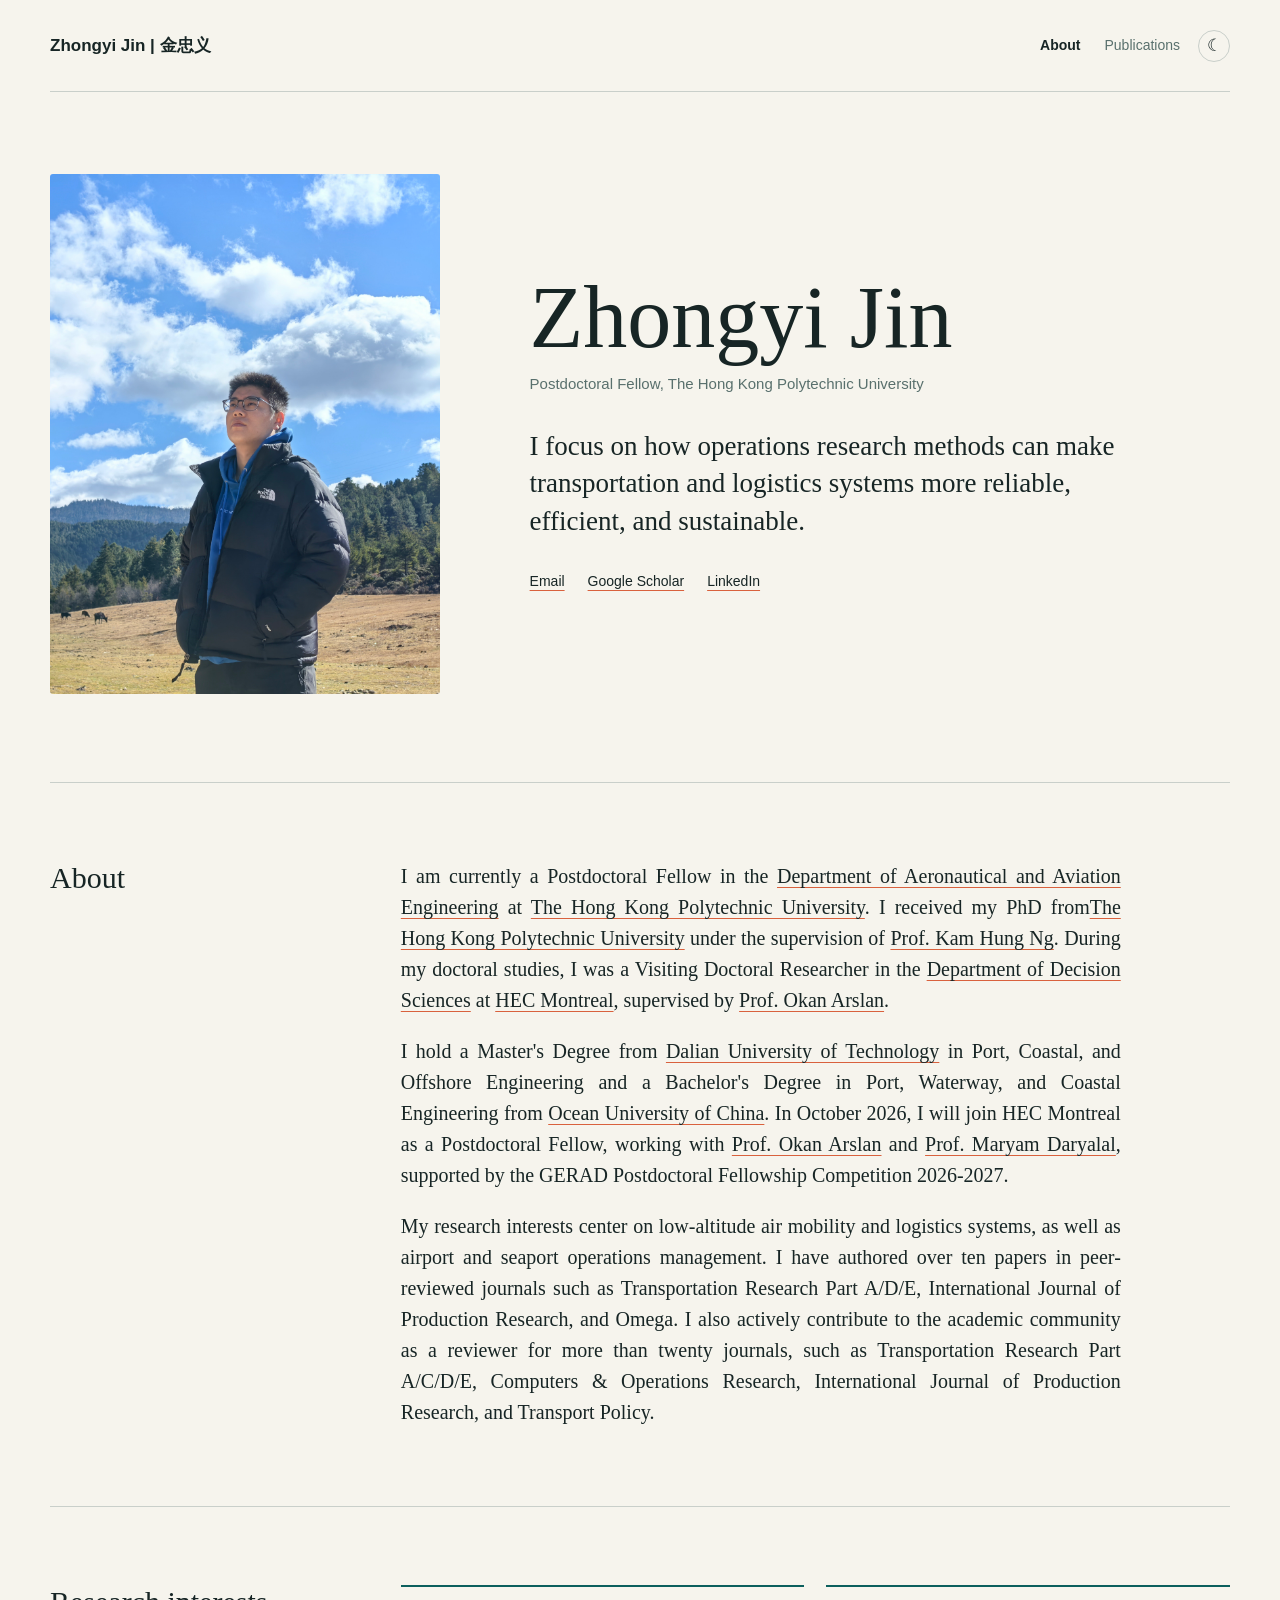
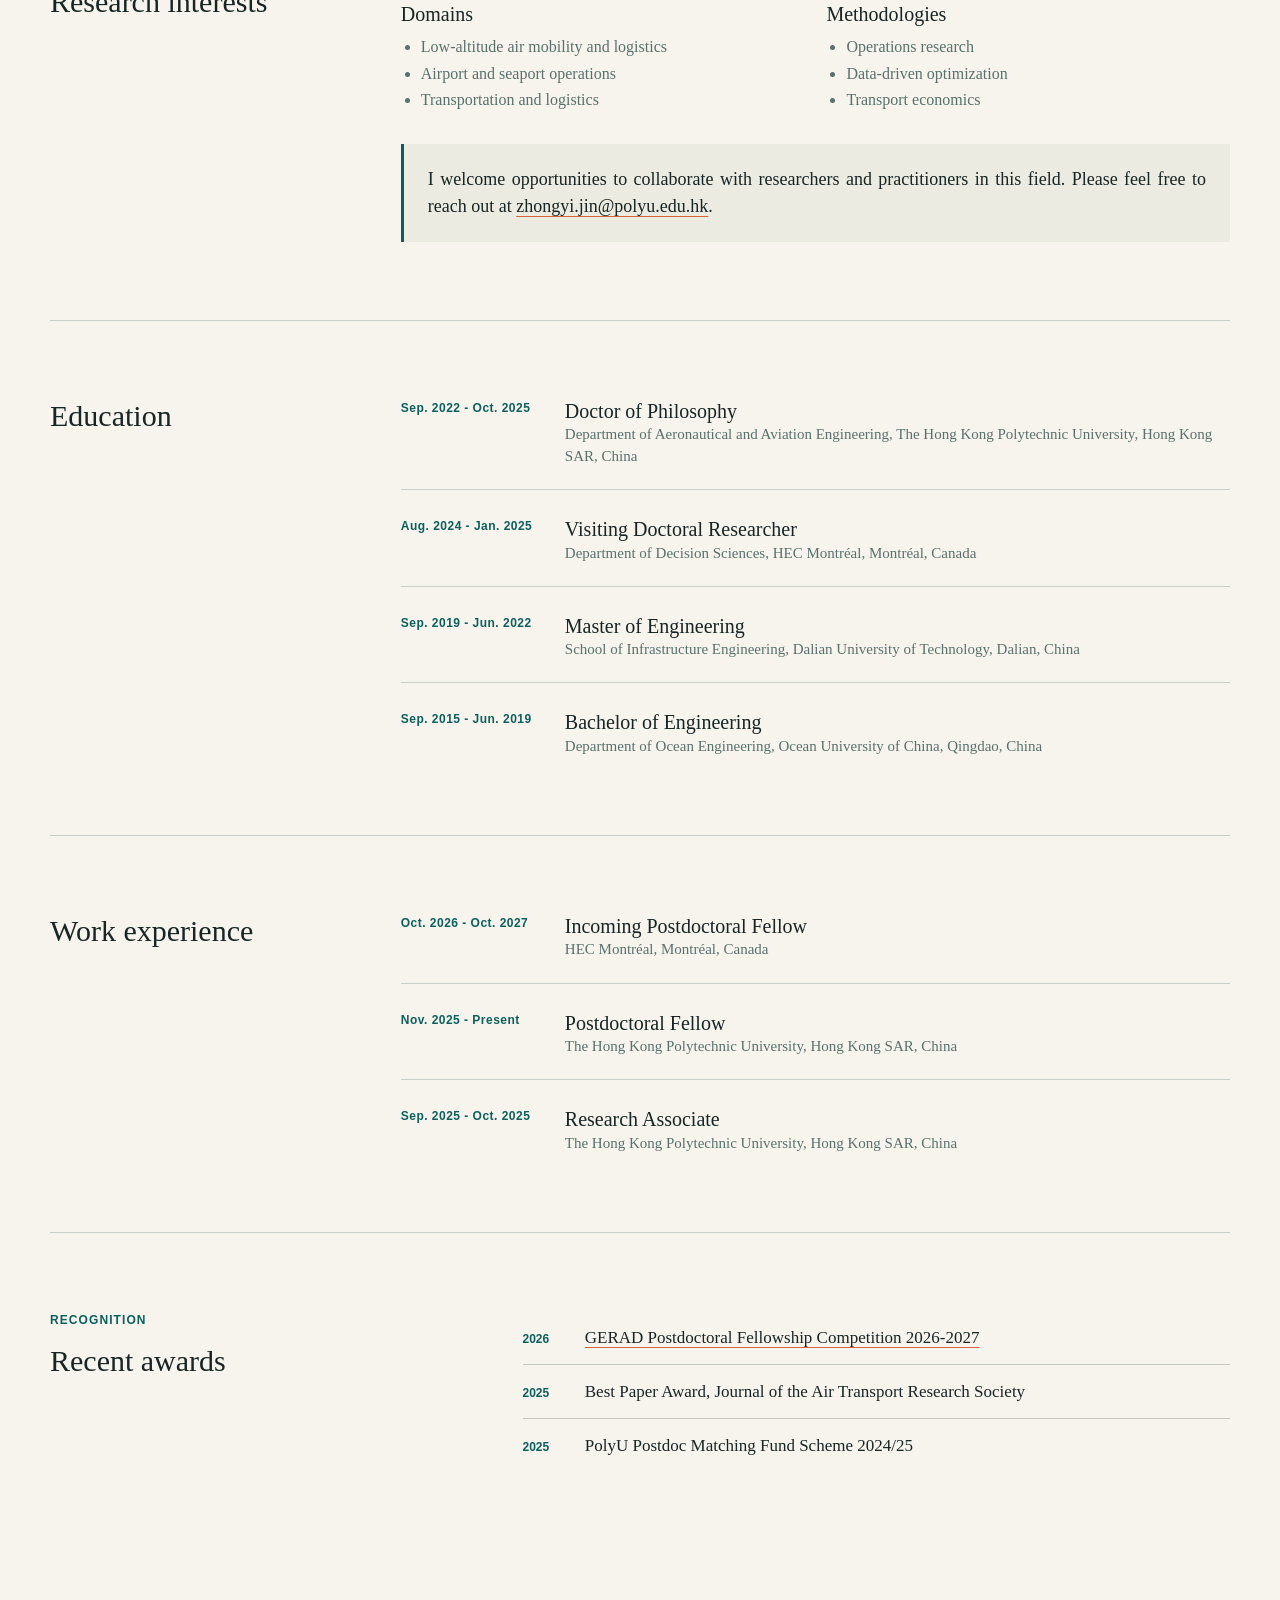
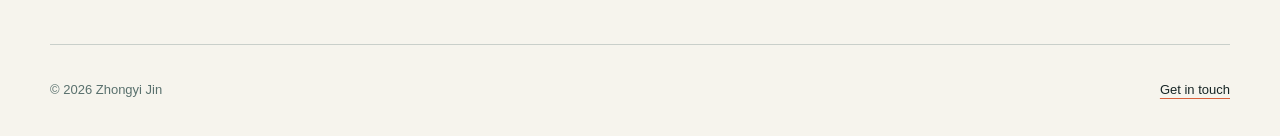
==== index.html @ 4c0dc88c "Add Chinese name to header" ====
<!doctype html>
<html lang="en"><head>
    <meta charset="utf-8">
    <meta name="viewport" content="width=device-width, initial-scale=1">
    <meta name="description" content="Zhongyi Jin - researcher in transportation and logistics.">
    <title>Zhongyi Jin | Researcher</title>
    <link rel="stylesheet" href="site.css?v=4">
  </head>
  <body>
    <header class="site-header">
      <a class="wordmark" href="index.html" aria-label="Zhongyi Jin | 金忠义 home">Zhongyi Jin | 金忠义</a>
      <div class="header-actions">
        <nav aria-label="Main navigation">
          <a class="active" href="index.html" aria-current="page">About</a>
          <a href="publications.html">Publications</a>
        </nav>
        <button class="theme-toggle" id="theme-toggle" type="button" aria-label="Switch to dark mode" aria-pressed="false" title="Switch to dark mode">☾</button>
      </div>
    </header>

    <main>
      <section class="intro" aria-labelledby="page-title">
        <figure class="portrait-frame">
          <img src="80b0911b011c7337427f8a16d0910581.JPG" alt="Zhongyi Jin">
        </figure>
        <div class="intro-copy">
          <h1 id="page-title">Zhongyi Jin</h1>
          <p class="role">Postdoctoral Fellow, The Hong Kong Polytechnic University</p>
          <p class="lede">I focus on how operations research methods can make transportation and logistics systems more reliable, efficient, and sustainable.</p>
          <div class="contact-line">
            <a href="mailto:zhongyi.jin@polyu.edu.hk">Email</a>
            <a href="https://scholar.google.com/citations?user=tQAjFcEAAAAJ&amp;hl=zh-CN" target="_blank" rel="noreferrer">Google Scholar</a>
            <a href="https://www.linkedin.com/in/zhongyi-jin-6a5b93251/">LinkedIn</a>
          </div>
        </div>
      </section>

      <section class="section split-section" aria-labelledby="about-heading">
        <div class="section-label">
          <h2 id="about-heading">About</h2>
        </div>
        <div class="section-content prose">
          <p>I am currently a Postdoctoral Fellow in the <a href="https://www.polyu.edu.hk/en/aae/" target="_blank" rel="noreferrer">Department of Aeronautical and Aviation Engineering</a> at <a href="https://www.polyu.edu.hk/en/" target="_blank" rel="noreferrer">The Hong Kong Polytechnic University</a>. I received my PhD from<a href="https://www.polyu.edu.hk/en/" target="_blank" rel="noreferrer">The Hong Kong Polytechnic University</a> under the supervision of <a href="https://www.polyu.edu.hk/aae/people/academic-staff/dr-ng-kam-hung/" target="_blank" rel="noreferrer">Prof. Kam Hung Ng</a>. During my doctoral studies, I was a Visiting Doctoral Researcher in the <a href="https://www.hec.ca/en/decision-sciences/" target="_blank" rel="noreferrer">Department of Decision Sciences</a> at <a href="https://www.hec.ca/en/" target="_blank" rel="noreferrer">HEC Montreal</a>, supervised by <a href="https://www.hec.ca/en/profs/okan-arslan" target="_blank" rel="noreferrer">Prof. Okan Arslan</a>.</p>
          <p>I hold a Master's Degree from <a href="https://en.dlut.edu.cn/" target="_blank" rel="noreferrer">Dalian University of Technology</a> in Port, Coastal, and Offshore Engineering and a Bachelor's Degree in Port, Waterway, and Coastal Engineering from <a href="https://www.ouc.edu.cn/" target="_blank" rel="noreferrer">Ocean University of China</a>. In October 2026, I will join HEC Montreal as a Postdoctoral Fellow, working with <a href="https://www.hec.ca/en/profs/okan-arslan">Prof. Okan Arslan</a> and <a href="https://www.hec.ca/en/profs/maryam-daryalal" target="_blank" rel="noreferrer">Prof. Maryam Daryalal</a>, supported by the GERAD Postdoctoral Fellowship Competition 2026-2027.</p>
          <p>My research interests center on low-altitude air mobility and logistics systems, as well as airport and seaport operations management. I have authored over ten papers in peer-reviewed journals such as Transportation Research Part A/D/E, International Journal of Production Research, and Omega. I also actively contribute to the academic community as a reviewer for more than twenty journals, such as Transportation Research Part A/C/D/E, Computers &amp; Operations Research, International Journal of Production Research, and Transport Policy.  </p></div>
      </section>

      <section class="section split-section" aria-labelledby="interests-heading">
        <div class="section-label">
          <h2 id="interests-heading">Research interests</h2>
        </div>
        <div class="section-content interests">
          <article>
            <h3>Domains</h3>
            <ul>
              <li>Low-altitude air mobility and logistics</li>
              <li>Airport and seaport operations</li>
              <li>Transportation and logistics</li>
            </ul>
          </article>
          <article>
            <h3>Methodologies</h3>
            <ul>
              <li>Operations research</li>
              <li>Data-driven optimization</li>
              <li>Transport economics</li>
            </ul>
          </article>
          <aside class="collaboration-callout">I welcome opportunities to collaborate with researchers and practitioners in this field. Please feel free to reach out at <a href="mailto:kimo-zhongyi.jin@connect.polyu.hk">zhongyi.jin@polyu.edu.hk</a>.</aside>
        </div>
      </section>

      <section class="section split-section" aria-labelledby="education-heading">
        <div class="section-label">
          <h2 id="education-heading">Education</h2>
        </div>
        <div class="section-content timeline">
          <article>
            <p class="timeline-date">Sep. 2022 - Oct. 2025</p>
            <h3>Doctor of Philosophy</h3>
            <p>Department of Aeronautical and Aviation Engineering, The Hong Kong Polytechnic University, Hong Kong SAR, China</p>
          </article>
          <article>
            <p class="timeline-date">Aug. 2024 - Jan. 2025</p>
            <h3>Visiting Doctoral Researcher</h3>
            <p>Department of Decision Sciences, HEC Montréal, Montréal, Canada</p>
          </article>
          <article>
            <p class="timeline-date">Sep. 2019 - Jun. 2022</p>
            <h3>Master of Engineering</h3>
            <p>School of Infrastructure Engineering, Dalian University of Technology, Dalian, China</p>
          </article>
          <article>
            <p class="timeline-date">Sep. 2015 - Jun. 2019</p>
            <h3>Bachelor of Engineering</h3>
            <p>Department of Ocean Engineering, Ocean University of China, Qingdao, China</p>
          </article>
        </div>
      </section>

      <section class="section split-section" aria-labelledby="experience-heading">
        <div class="section-label">
          <h2 id="experience-heading">Work experience</h2>
        </div>
        <div class="section-content timeline">
          <article>
            <p class="timeline-date">Oct. 2026 - Oct. 2027</p>
            <h3>Incoming Postdoctoral Fellow</h3>
            <p>HEC Montréal, Montréal, Canada</p>
          </article>
          <article>
            <p class="timeline-date">Nov. 2025 - Present</p>
            <h3>Postdoctoral Fellow</h3>
            <p>The Hong Kong Polytechnic University, Hong Kong SAR, China</p>
          </article>
          <article>
            <p class="timeline-date">Sep. 2025 - Oct. 2025</p>
            <h3>Research Associate</h3>
            <p>The Hong Kong Polytechnic University, Hong Kong SAR, China</p>
          </article>
        </div>
      </section>

      <section class="section highlights" aria-labelledby="recognition-heading">
        <div>
          <p class="eyebrow">Recognition</p>
          <h2 id="recognition-heading">Recent awards</h2>
        </div>
        <ul>
          <li><span>2026</span> <a href="https://www.gerad.ca/en/posts/1336" target="_blank" rel="noreferrer">GERAD Postdoctoral Fellowship Competition 2026-2027</a></li>
          <li><span>2025</span> Best Paper Award, Journal of the Air Transport Research Society</li>
          <li><span>2025</span> PolyU Postdoc Matching Fund Scheme 2024/25</li>
        </ul>
      </section>
    </main>

    <footer>
      <p>© <span id="year"></span> Zhongyi Jin</p>
      <a href="mailto:kimo-zhongyi.jin@connect.polyu.hk">Get in touch</a>
    </footer>
    <script>
      document.getElementById('year').textContent = new Date().getFullYear();
      const themeToggle = document.getElementById('theme-toggle');
      const applyTheme = (dark) => {
        document.documentElement.classList.toggle('dark', dark);
        themeToggle.setAttribute('aria-pressed', String(dark));
        themeToggle.setAttribute('aria-label', dark ? 'Switch to light mode' : 'Switch to dark mode');
        themeToggle.setAttribute('title', dark ? 'Switch to light mode' : 'Switch to dark mode');
        themeToggle.innerHTML = dark ? '&#9728;' : '&#9790;';
      };
      applyTheme(localStorage.getItem('theme') === 'dark');
      themeToggle.addEventListener('click', () => {
        const dark = !document.documentElement.classList.contains('dark');
        localStorage.setItem('theme', dark ? 'dark' : 'light');
        applyTheme(dark);
      });
    </script>
  

</body></html>
---- site.css ----
:root {
  --ink: #172525;
  --muted: #59706d;
  --paper: #f6f4ed;
  --line: #c9cfca;
  --sea: #0c5f5d;
  --sun: #d9613d;
  --deep: #12363a;
  --max: 1180px;
  --accent-surface: #ecebe1;
}
:root.dark {
  --ink: #edf0e9;
  --muted: #b2c0b9;
  --paper: #14211f;
  --line: #3a504c;
  --sea: #83c5bd;
  --sun: #f2ae8a;
  --deep: #0c1716;
  --accent-surface: #1d302d;
}

* { box-sizing: border-box; }
html { scroll-behavior: smooth; }
body {
  margin: 0;
  background: var(--paper);
  color: var(--ink);
  font-family: Georgia, "Times New Roman", serif;
  font-size: 17px;
  line-height: 1.6;
}

a { color: inherit; text-decoration-color: var(--sun); text-decoration-thickness: 1px; text-underline-offset: 4px; }
a:hover { color: var(--sea); }

.site-header, main, footer { width: min(calc(100% - 48px), var(--max)); margin: 0 auto; }
.site-header {
  min-height: 92px;
  display: flex;
  align-items: center;
  justify-content: space-between;
  border-bottom: 1px solid var(--line);
}
.wordmark, nav, .eyebrow, .role, .contact-line, .timeline-date, .pub-year, footer, .note, .paper-link {
  font-family: Arial, Helvetica, sans-serif;
}
.wordmark { font-size: 17px; font-weight: 700; letter-spacing: 0; text-decoration: none; }
.header-actions { display: flex; align-items: center; gap: 18px; }
nav { display: flex; gap: 24px; font-size: 14px; }
nav a { text-decoration: none; color: var(--muted); }
nav a.active { color: var(--ink); font-weight: 700; }
.theme-toggle { width: 32px; height: 32px; display: grid; place-items: center; padding: 0; border: 1px solid var(--line); border-radius: 50%; background: transparent; color: var(--ink); font-size: 17px; line-height: 1; cursor: pointer; }
.theme-toggle:hover { border-color: var(--sea); color: var(--sea); }

.intro { display: grid; grid-template-columns: minmax(270px, 390px) minmax(0, 1fr); gap: clamp(42px, 7vw, 98px); padding: 82px 0 88px; align-items: center; }
.eyebrow { margin: 0 0 14px; color: var(--sea); font-size: 12px; font-weight: 700; letter-spacing: .09em; text-transform: uppercase; }
h1, h2, h3, p { margin-top: 0; }
h1 { max-width: 720px; margin-bottom: 12px; font-size: clamp(50px, 7vw, 88px); line-height: .96; font-weight: 400; letter-spacing: 0; }
.role { margin-bottom: 32px; color: var(--muted); font-size: 15px; }
.lede { max-width: 610px; margin-bottom: 30px; font-size: clamp(21px, 2.2vw, 27px); line-height: 1.38; }
.contact-line { display: flex; flex-wrap: wrap; gap: 10px 23px; font-size: 14px; }

.portrait-frame { width: 100%; max-width: 390px; aspect-ratio: 3 / 4; margin: 0; overflow: hidden; background: #d5ddd9; border-radius: 3px; }
.portrait-frame img { display: block; width: 100%; height: 100%; object-fit: cover; object-position: center center; }

.section { padding: 78px 0; border-top: 1px solid var(--line); }
.split-section { display: grid; grid-template-columns: minmax(180px, .37fr) minmax(0, 1fr); gap: 44px; }
.section-label h2, .highlights h2, .publication-section h2 { margin: 0; font-size: 30px; font-weight: 400; line-height: 1.1; }
.prose { max-width: 720px; font-size: 20px; line-height: 1.55; }
.prose p:last-child { margin-bottom: 0; }
.interests { display: grid; grid-template-columns: repeat(2, minmax(0, 1fr)); gap: 22px; }
.interests article { border-top: 2px solid var(--sea); padding-top: 15px; }
.interests h3, .timeline h3 { margin-bottom: 8px; font-size: 20px; font-weight: 400; line-height: 1.22; }
.interests p:last-child, .timeline p:last-child { color: var(--muted); font-size: 15px; line-height: 1.48; }
.interests ul { margin: 0; padding-left: 20px; color: var(--muted); font-size: 16px; line-height: 1.65; }
.collaboration-callout { grid-column: 1 / -1; margin-top: 8px; padding: 22px 24px; border-left: 3px solid var(--sea); background: var(--accent-surface); font-size: 18px; line-height: 1.5; }
.timeline { display: grid; gap: 27px; }
.timeline article { display: grid; grid-template-columns: 140px 1fr; column-gap: 24px; border-bottom: 1px solid var(--line); padding-bottom: 22px; }
.timeline article:last-child { border-bottom: 0; padding-bottom: 0; }
.timeline-date { grid-row: span 2; color: var(--sea); font-size: 12px; font-weight: 700; letter-spacing: .04em; }
.timeline h3, .timeline p { margin-bottom: 0; }
.highlights { display: grid; grid-template-columns: .6fr 1fr; gap: 48px; background: transparent; padding-inline: 0; margin-block: 0 94px; }
.highlights ul { list-style: none; padding: 0; margin: 0; }
.highlights li { padding: 13px 0; border-bottom: 1px solid rgba(23,37,37,.22); }.highlights li:last-child { border-bottom: 0; }
.highlights span { display: inline-block; width: 58px; font-family: Arial, Helvetica, sans-serif; font-size: 12px; font-weight: 700; color: var(--sea); }

.publication-page { padding-bottom: 90px; }
.page-heading { max-width: 740px; padding: 96px 0 78px; }
.page-heading h1 { margin-bottom: 20px; }.page-heading p:last-child { color: var(--muted); }
.publication-section { border-top: 1px solid var(--line); padding: 45px 0 64px; display: grid; grid-template-columns: minmax(210px, .38fr) minmax(0, 1fr); gap: 42px; }
.publication-list { list-style: none; padding: 0; margin: 0; }
.publication-list li { padding: 0 0 24px; margin-bottom: 24px; border-bottom: 1px solid var(--line); }
.publication-list li:last-child { margin-bottom: 0; }
.publication-list p { margin-bottom: 0; }.publication-list > li > p:last-child { line-height: 1.52; }
.pub-year { margin-bottom: 6px; color: var(--sea); font-size: 12px; font-weight: 700; }
.paper-link { display: inline-block; margin-top: 10px; color: var(--sea); font-size: 12px; font-weight: 700; letter-spacing: .04em; text-decoration: none; }
.note { margin: 26px 0 0; color: var(--muted); font-size: 12px; }

footer { min-height: 92px; border-top: 1px solid var(--line); display: flex; align-items: center; justify-content: space-between; color: var(--muted); font-size: 13px; }
footer p { margin: 0; } footer a { color: var(--ink); }

@media (max-width: 780px) {
  .site-header, main, footer { width: min(calc(100% - 32px), var(--max)); }.site-header { min-height: 75px; }
  .intro, .split-section, .highlights, .publication-section, .interests { grid-template-columns: 1fr; gap: 30px; }
  .intro { padding: 64px 0; }.portrait-frame { max-width: min(100%, 360px); }
  .section { padding: 58px 0; }.interests { grid-template-columns: 1fr; gap: 34px; }.interests article { max-width: 100%; }
  .timeline article { grid-template-columns: 1fr; gap: 4px; }.timeline-date { grid-row: auto; }
  .highlights { margin-bottom: 64px; }.publication-page { padding-bottom: 60px; }.page-heading { padding: 66px 0 56px; }
  .publication-list li { display: block; }.pub-year { display: block; }
  footer { min-height: 80px; }
}
@media (max-width: 410px) {
  .header-actions { gap: 12px; } nav { gap: 16px; }.wordmark { font-size: 15px; }.contact-line { gap: 9px 17px; }
}

/* Keep long English text flush on both sides on larger screens. */
.prose, .collaboration-callout { text-align: justify; text-align-last: left; }
@media (max-width: 780px) { .prose, .collaboration-callout { text-align: left; } }
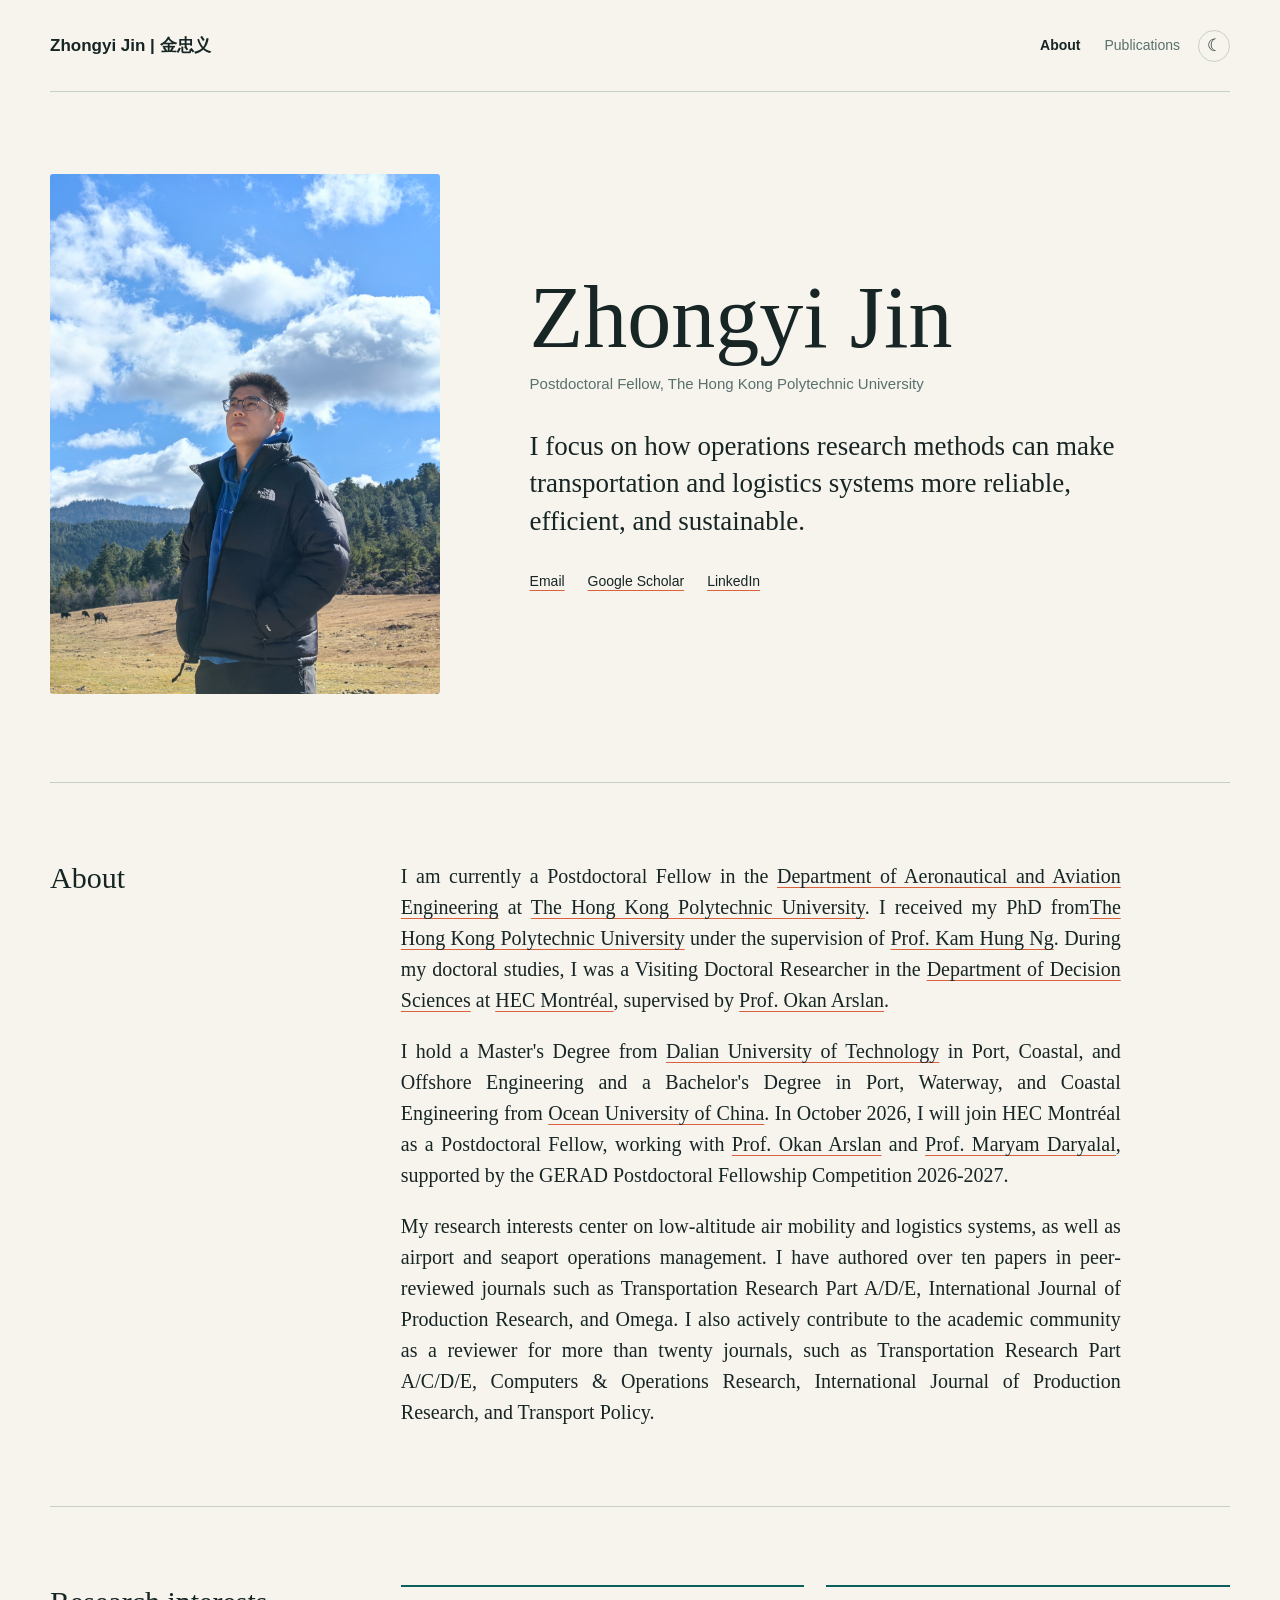
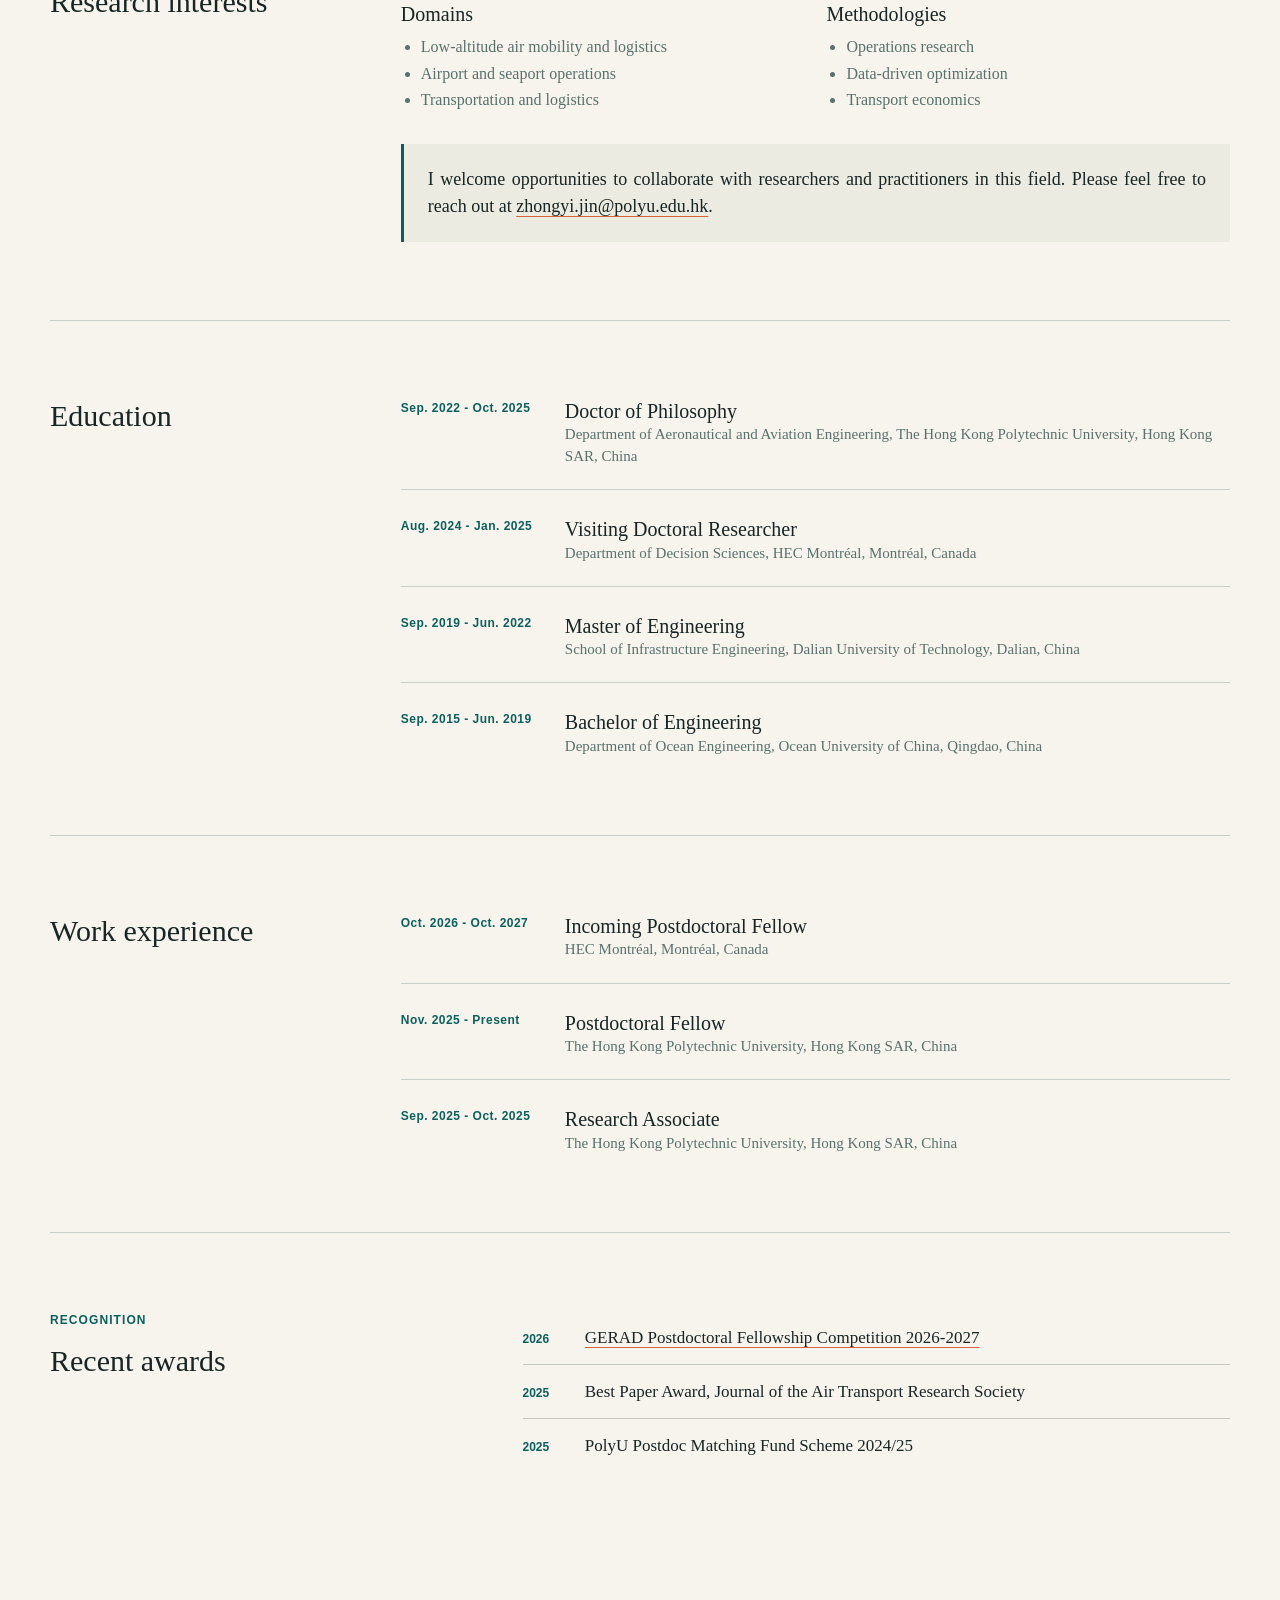
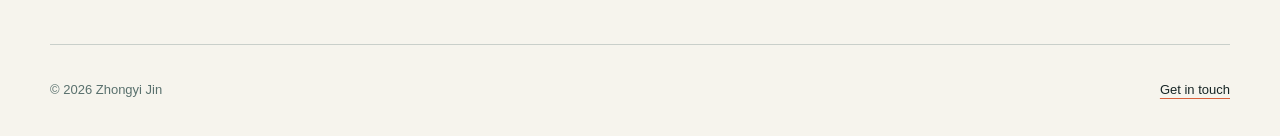
==== commit bae5b5fd: "Use French spelling for Montréal" ====
--- a/index.html
+++ b/index.html
@@ -40,8 +40,8 @@
           <h2 id="about-heading">About</h2>
         </div>
         <div class="section-content prose">
-          <p>I am currently a Postdoctoral Fellow in the <a href="https://www.polyu.edu.hk/en/aae/" target="_blank" rel="noreferrer">Department of Aeronautical and Aviation Engineering</a> at <a href="https://www.polyu.edu.hk/en/" target="_blank" rel="noreferrer">The Hong Kong Polytechnic University</a>. I received my PhD from<a href="https://www.polyu.edu.hk/en/" target="_blank" rel="noreferrer">The Hong Kong Polytechnic University</a> under the supervision of <a href="https://www.polyu.edu.hk/aae/people/academic-staff/dr-ng-kam-hung/" target="_blank" rel="noreferrer">Prof. Kam Hung Ng</a>. During my doctoral studies, I was a Visiting Doctoral Researcher in the <a href="https://www.hec.ca/en/decision-sciences/" target="_blank" rel="noreferrer">Department of Decision Sciences</a> at <a href="https://www.hec.ca/en/" target="_blank" rel="noreferrer">HEC Montreal</a>, supervised by <a href="https://www.hec.ca/en/profs/okan-arslan" target="_blank" rel="noreferrer">Prof. Okan Arslan</a>.</p>
-          <p>I hold a Master's Degree from <a href="https://en.dlut.edu.cn/" target="_blank" rel="noreferrer">Dalian University of Technology</a> in Port, Coastal, and Offshore Engineering and a Bachelor's Degree in Port, Waterway, and Coastal Engineering from <a href="https://www.ouc.edu.cn/" target="_blank" rel="noreferrer">Ocean University of China</a>. In October 2026, I will join HEC Montreal as a Postdoctoral Fellow, working with <a href="https://www.hec.ca/en/profs/okan-arslan">Prof. Okan Arslan</a> and <a href="https://www.hec.ca/en/profs/maryam-daryalal" target="_blank" rel="noreferrer">Prof. Maryam Daryalal</a>, supported by the GERAD Postdoctoral Fellowship Competition 2026-2027.</p>
+          <p>I am currently a Postdoctoral Fellow in the <a href="https://www.polyu.edu.hk/en/aae/" target="_blank" rel="noreferrer">Department of Aeronautical and Aviation Engineering</a> at <a href="https://www.polyu.edu.hk/en/" target="_blank" rel="noreferrer">The Hong Kong Polytechnic University</a>. I received my PhD from<a href="https://www.polyu.edu.hk/en/" target="_blank" rel="noreferrer">The Hong Kong Polytechnic University</a> under the supervision of <a href="https://www.polyu.edu.hk/aae/people/academic-staff/dr-ng-kam-hung/" target="_blank" rel="noreferrer">Prof. Kam Hung Ng</a>. During my doctoral studies, I was a Visiting Doctoral Researcher in the <a href="https://www.hec.ca/en/decision-sciences/" target="_blank" rel="noreferrer">Department of Decision Sciences</a> at <a href="https://www.hec.ca/en/" target="_blank" rel="noreferrer">HEC Montréal</a>, supervised by <a href="https://www.hec.ca/en/profs/okan-arslan" target="_blank" rel="noreferrer">Prof. Okan Arslan</a>.</p>
+          <p>I hold a Master's Degree from <a href="https://en.dlut.edu.cn/" target="_blank" rel="noreferrer">Dalian University of Technology</a> in Port, Coastal, and Offshore Engineering and a Bachelor's Degree in Port, Waterway, and Coastal Engineering from <a href="https://www.ouc.edu.cn/" target="_blank" rel="noreferrer">Ocean University of China</a>. In October 2026, I will join HEC Montréal as a Postdoctoral Fellow, working with <a href="https://www.hec.ca/en/profs/okan-arslan">Prof. Okan Arslan</a> and <a href="https://www.hec.ca/en/profs/maryam-daryalal" target="_blank" rel="noreferrer">Prof. Maryam Daryalal</a>, supported by the GERAD Postdoctoral Fellowship Competition 2026-2027.</p>
           <p>My research interests center on low-altitude air mobility and logistics systems, as well as airport and seaport operations management. I have authored over ten papers in peer-reviewed journals such as Transportation Research Part A/D/E, International Journal of Production Research, and Omega. I also actively contribute to the academic community as a reviewer for more than twenty journals, such as Transportation Research Part A/C/D/E, Computers &amp; Operations Research, International Journal of Production Research, and Transport Policy.  </p></div>
       </section>
 
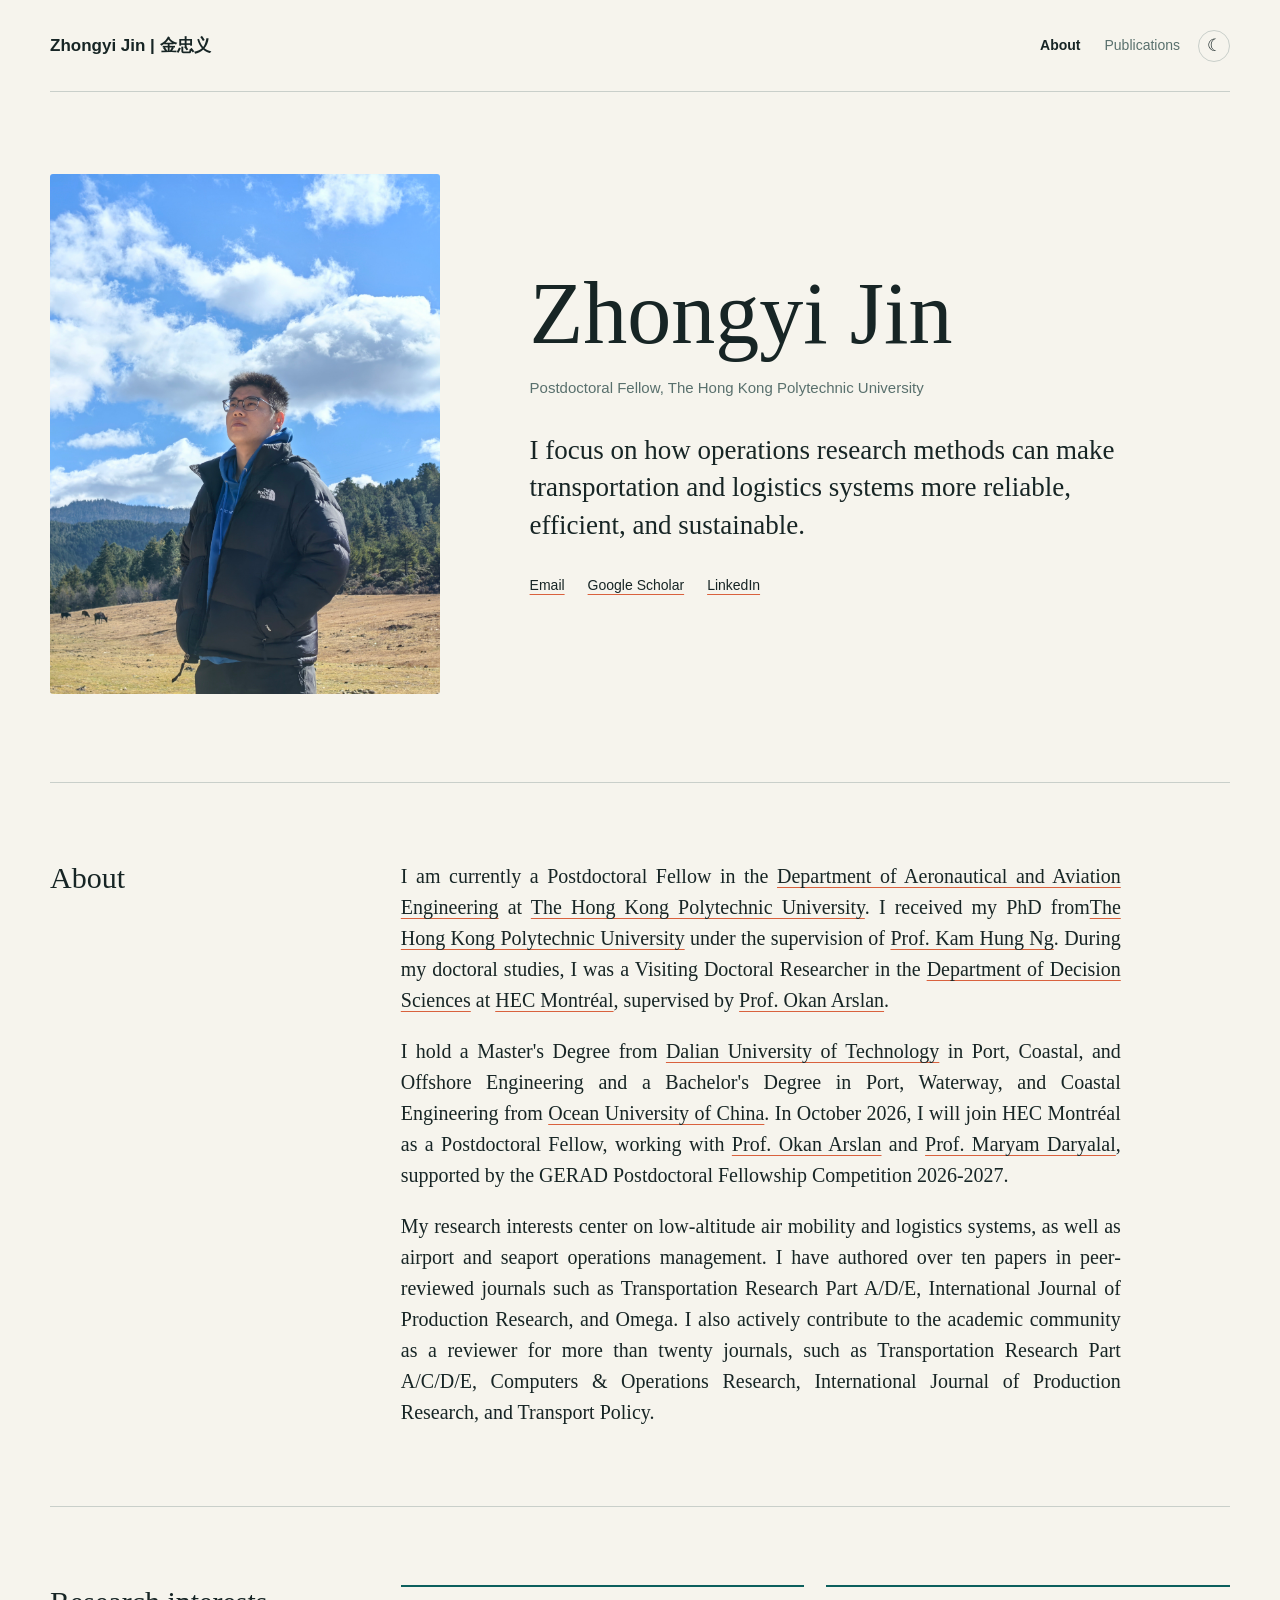
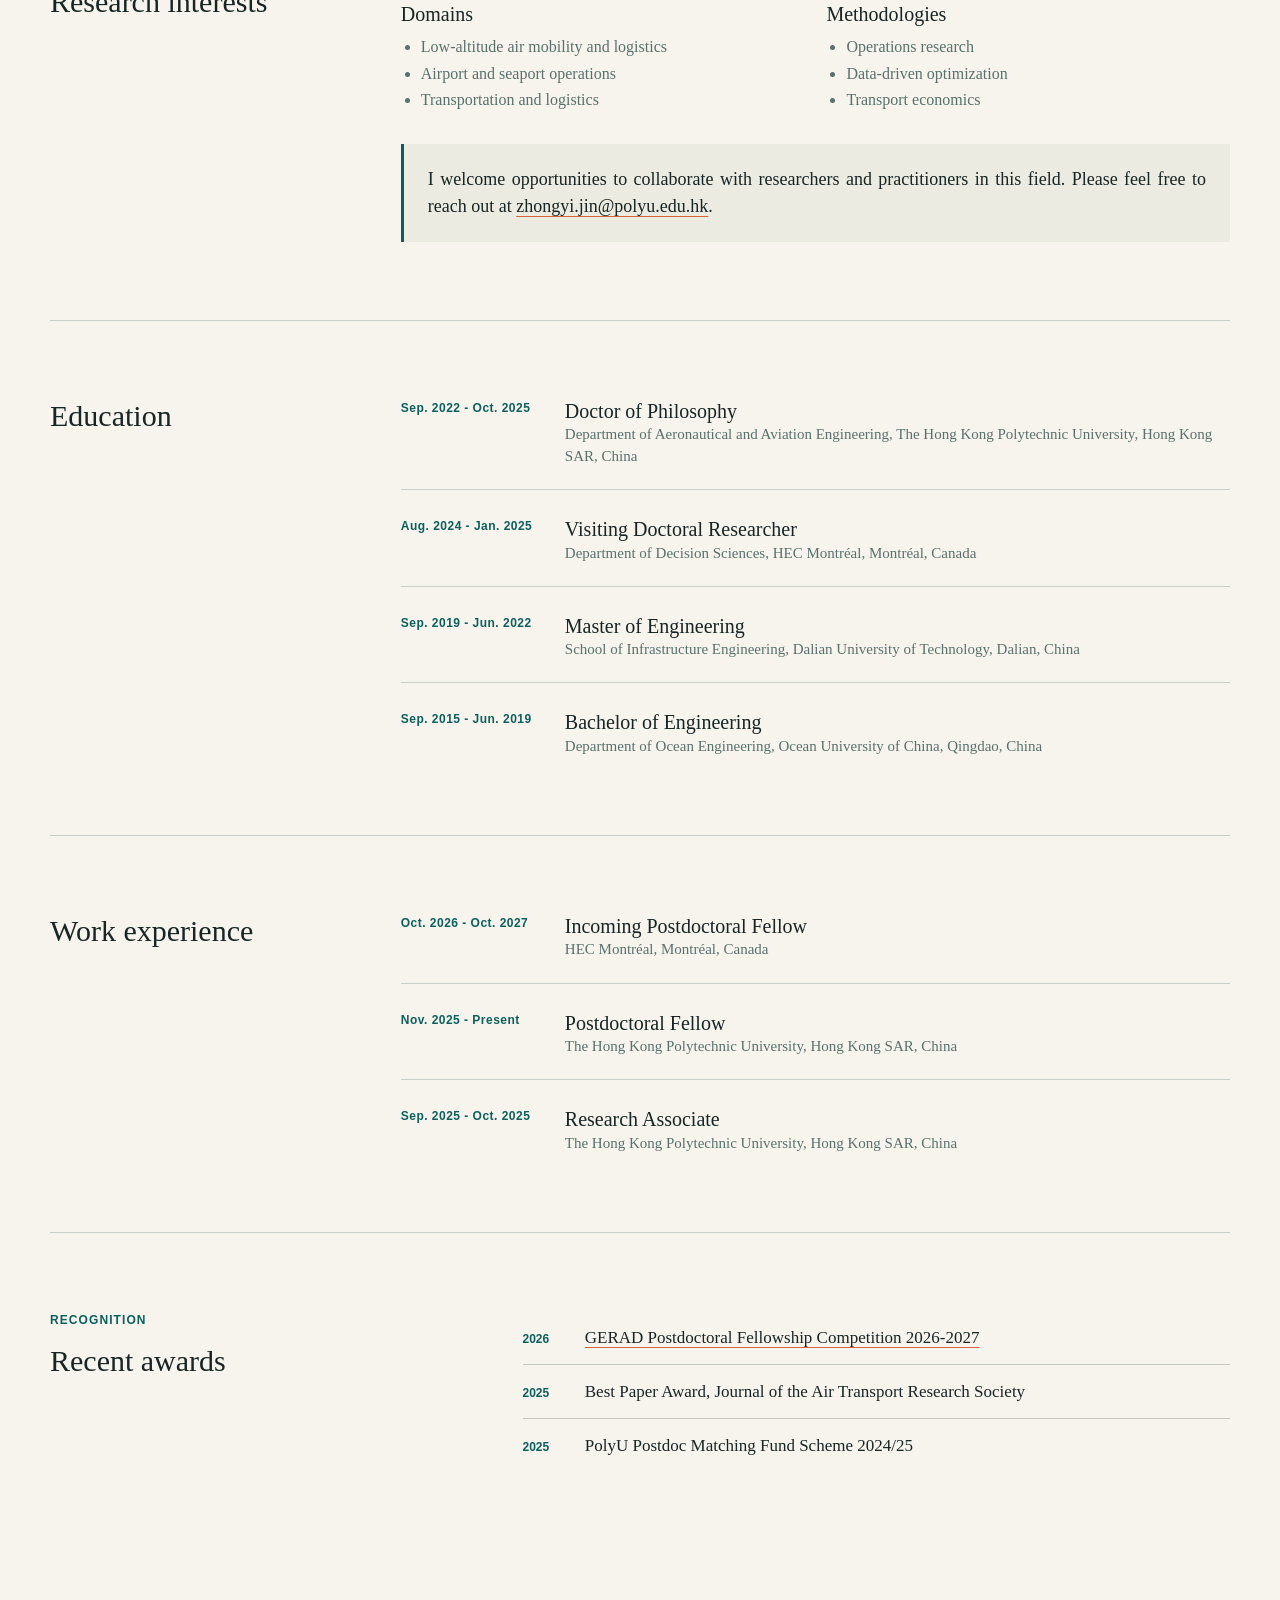
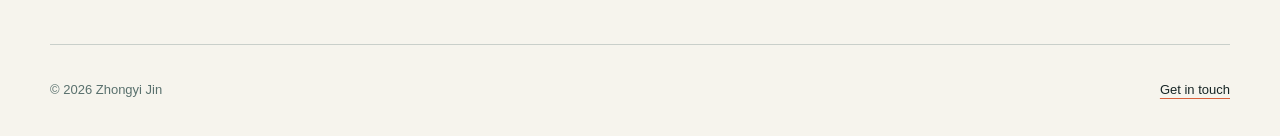
==== commit 79f2c104: "Fix link for Ocean University of China Updated link for Ocean University of China in the education s" ====
--- a/index.html
+++ b/index.html
@@ -41,7 +41,7 @@
         </div>
         <div class="section-content prose">
           <p>I am currently a Postdoctoral Fellow in the <a href="https://www.polyu.edu.hk/en/aae/" target="_blank" rel="noreferrer">Department of Aeronautical and Aviation Engineering</a> at <a href="https://www.polyu.edu.hk/en/" target="_blank" rel="noreferrer">The Hong Kong Polytechnic University</a>. I received my PhD from<a href="https://www.polyu.edu.hk/en/" target="_blank" rel="noreferrer">The Hong Kong Polytechnic University</a> under the supervision of <a href="https://www.polyu.edu.hk/aae/people/academic-staff/dr-ng-kam-hung/" target="_blank" rel="noreferrer">Prof. Kam Hung Ng</a>. During my doctoral studies, I was a Visiting Doctoral Researcher in the <a href="https://www.hec.ca/en/decision-sciences/" target="_blank" rel="noreferrer">Department of Decision Sciences</a> at <a href="https://www.hec.ca/en/" target="_blank" rel="noreferrer">HEC Montréal</a>, supervised by <a href="https://www.hec.ca/en/profs/okan-arslan" target="_blank" rel="noreferrer">Prof. Okan Arslan</a>.</p>
-          <p>I hold a Master's Degree from <a href="https://en.dlut.edu.cn/" target="_blank" rel="noreferrer">Dalian University of Technology</a> in Port, Coastal, and Offshore Engineering and a Bachelor's Degree in Port, Waterway, and Coastal Engineering from <a href="https://www.ouc.edu.cn/" target="_blank" rel="noreferrer">Ocean University of China</a>. In October 2026, I will join HEC Montréal as a Postdoctoral Fellow, working with <a href="https://www.hec.ca/en/profs/okan-arslan">Prof. Okan Arslan</a> and <a href="https://www.hec.ca/en/profs/maryam-daryalal" target="_blank" rel="noreferrer">Prof. Maryam Daryalal</a>, supported by the GERAD Postdoctoral Fellowship Competition 2026-2027.</p>
+          <p>I hold a Master's Degree from <a href="https://en.dlut.edu.cn/" target="_blank" rel="noreferrer">Dalian University of Technology</a> in Port, Coastal, and Offshore Engineering and a Bachelor's Degree in Port, Waterway, and Coastal Engineering from <a href="http://eweb.ouc.edu.cn/" target="_blank" rel="noreferrer">Ocean University of China</a>. In October 2026, I will join HEC Montréal as a Postdoctoral Fellow, working with <a href="https://www.hec.ca/en/profs/okan-arslan">Prof. Okan Arslan</a> and <a href="https://www.hec.ca/en/profs/maryam-daryalal" target="_blank" rel="noreferrer">Prof. Maryam Daryalal</a>, supported by the GERAD Postdoctoral Fellowship Competition 2026-2027.</p>
           <p>My research interests center on low-altitude air mobility and logistics systems, as well as airport and seaport operations management. I have authored over ten papers in peer-reviewed journals such as Transportation Research Part A/D/E, International Journal of Production Research, and Omega. I also actively contribute to the academic community as a reviewer for more than twenty journals, such as Transportation Research Part A/C/D/E, Computers &amp; Operations Research, International Journal of Production Research, and Transport Policy.  </p></div>
       </section>
 
--- a/site.css
+++ b/site.css
@@ -56,7 +56,7 @@
 .intro { display: grid; grid-template-columns: minmax(270px, 390px) minmax(0, 1fr); gap: clamp(42px, 7vw, 98px); padding: 82px 0 88px; align-items: center; }
 .eyebrow { margin: 0 0 14px; color: var(--sea); font-size: 12px; font-weight: 700; letter-spacing: .09em; text-transform: uppercase; }
 h1, h2, h3, p { margin-top: 0; }
-h1 { max-width: 720px; margin-bottom: 12px; font-size: clamp(50px, 7vw, 88px); line-height: .96; font-weight: 400; letter-spacing: 0; }
+h1 { max-width: 720px; margin-bottom: 20px; font-size: clamp(50px, 7vw, 88px); line-height: .96; font-weight: 400; letter-spacing: 0; }
 .role { margin-bottom: 32px; color: var(--muted); font-size: 15px; }
 .lede { max-width: 610px; margin-bottom: 30px; font-size: clamp(21px, 2.2vw, 27px); line-height: 1.38; }
 .contact-line { display: flex; flex-wrap: wrap; gap: 10px 23px; font-size: 14px; }
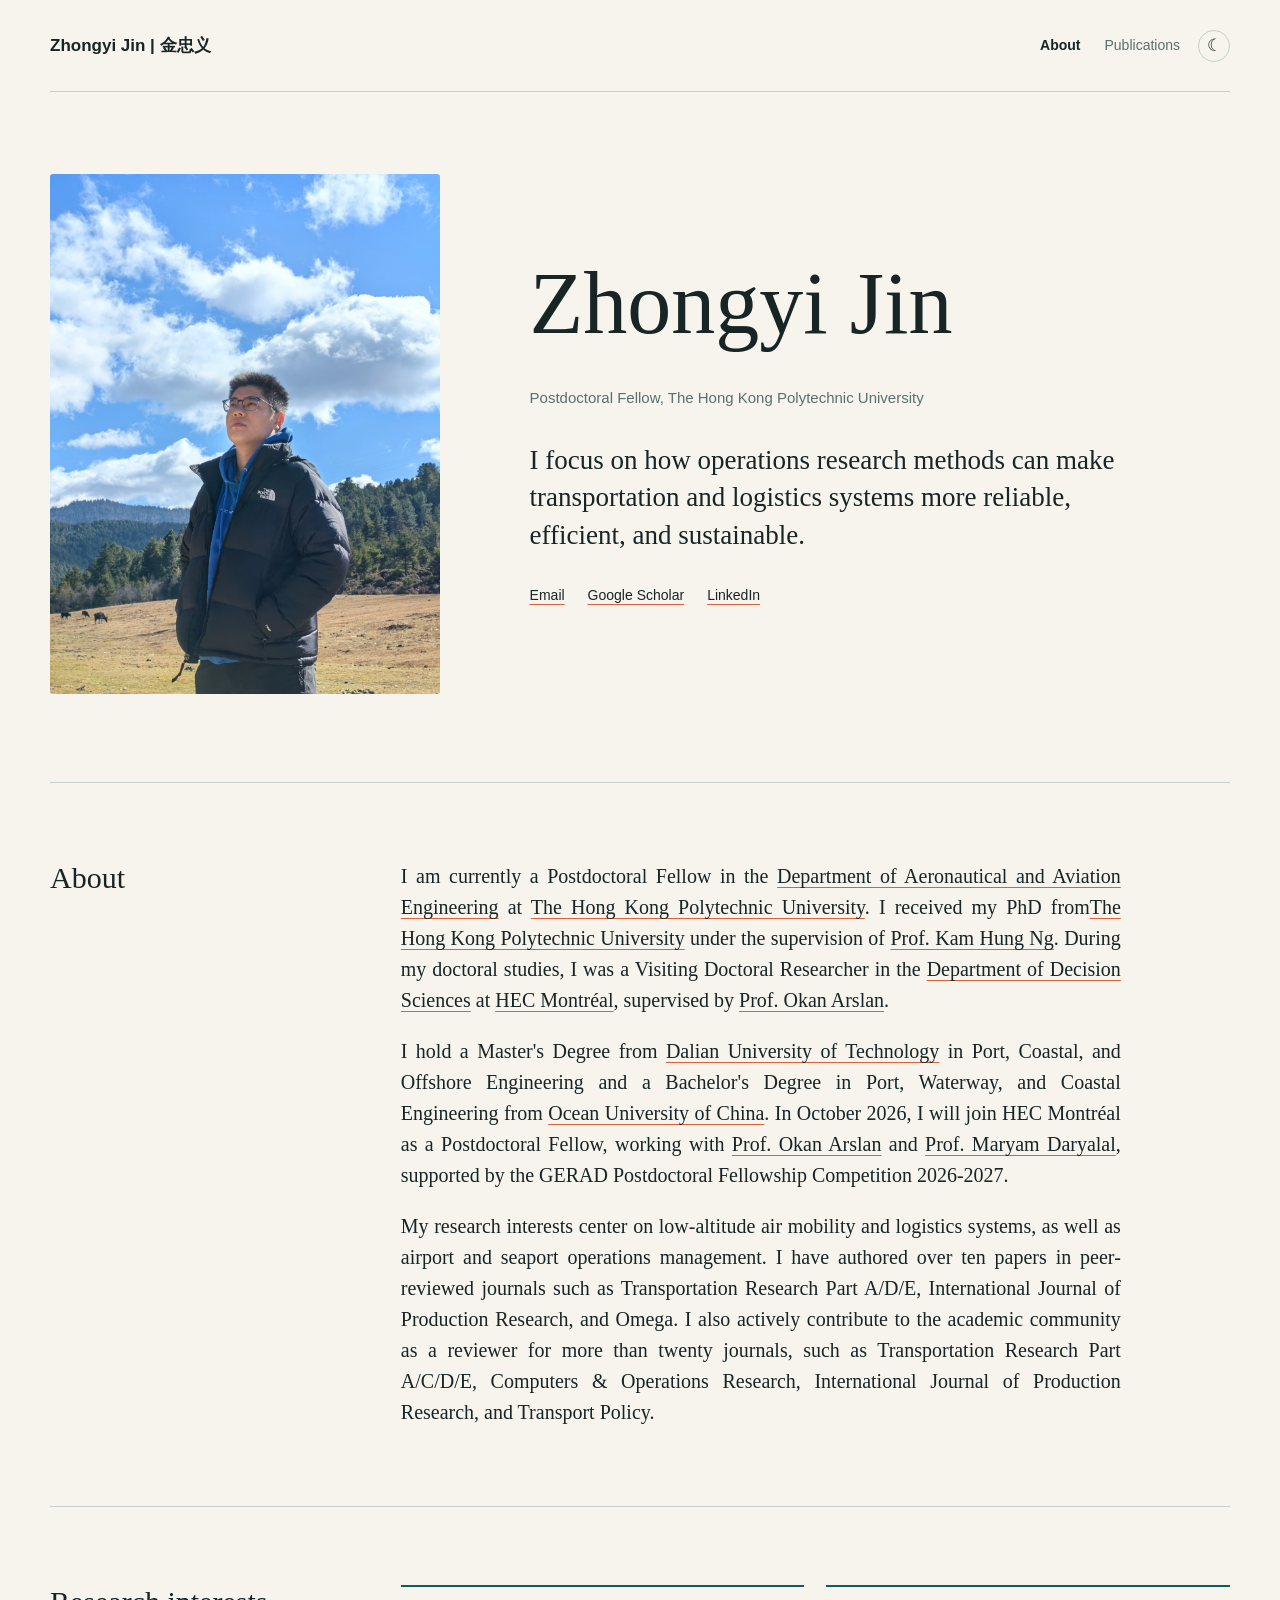
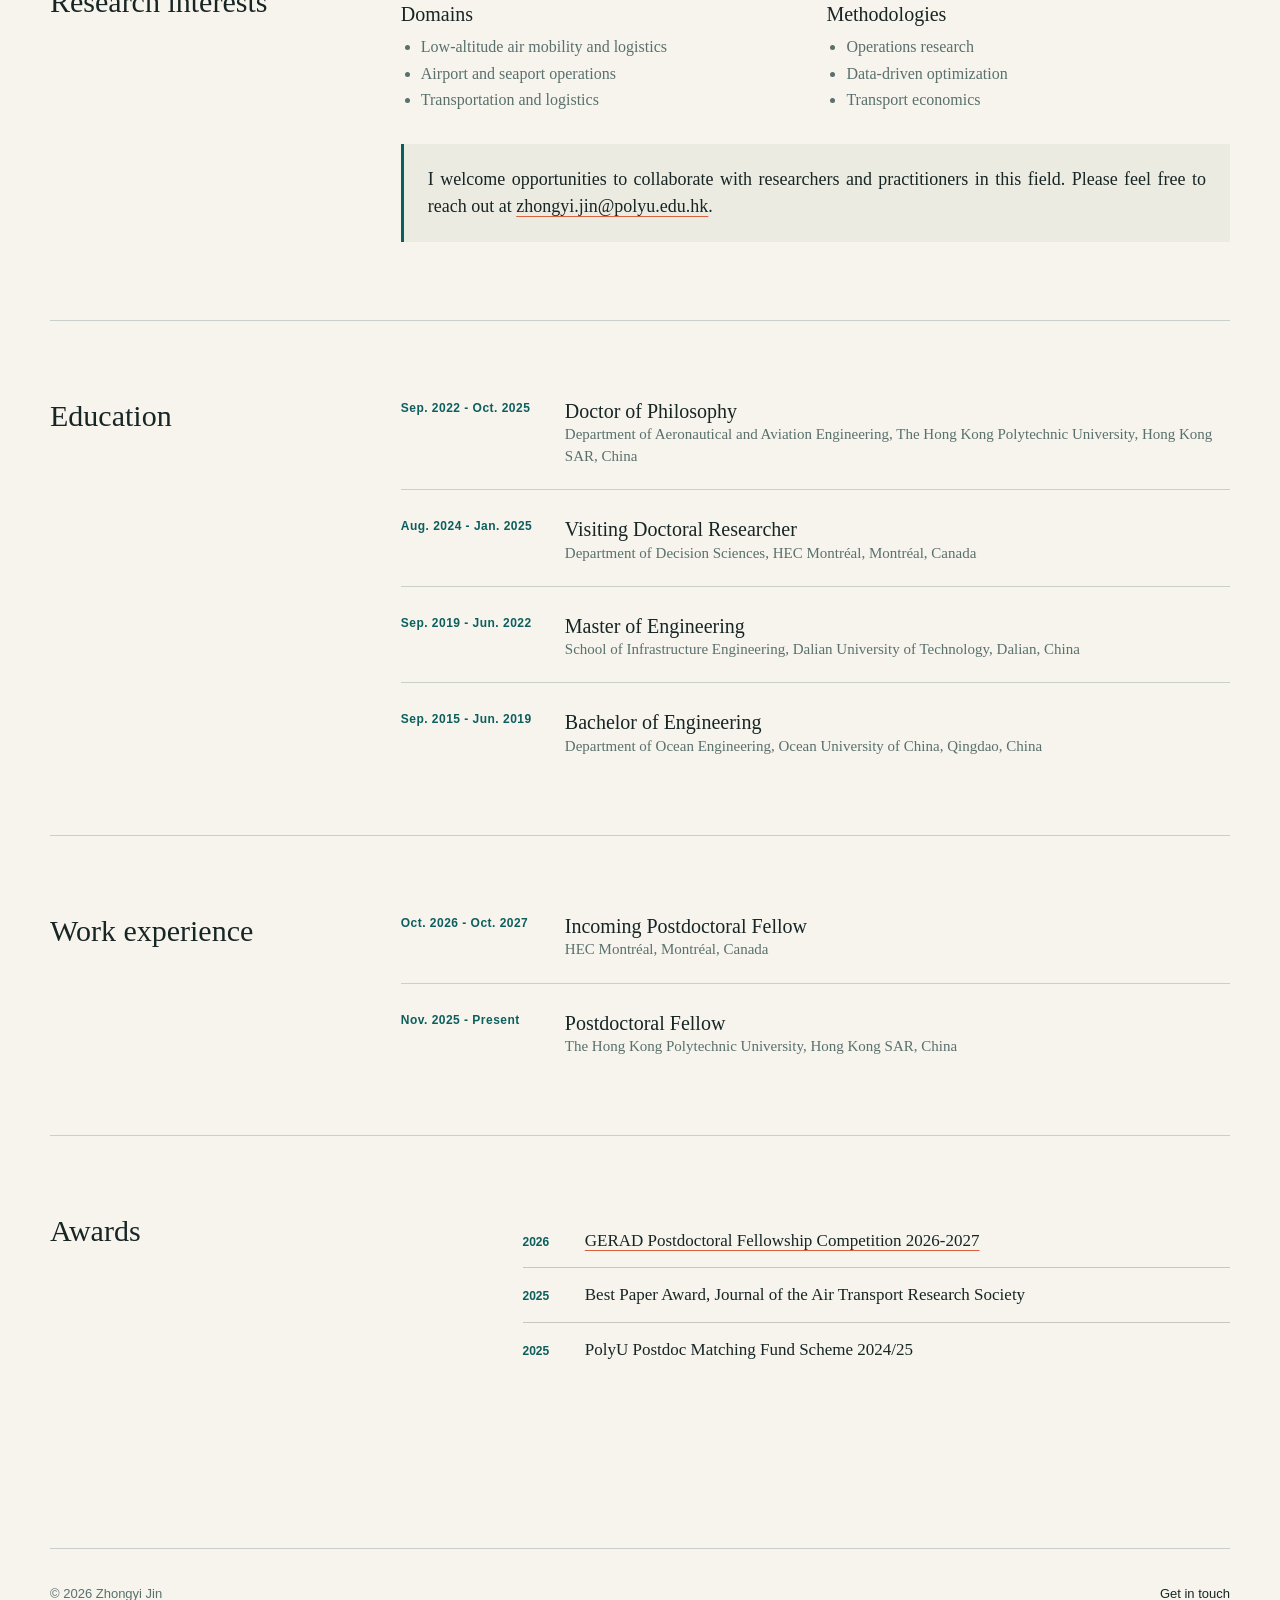
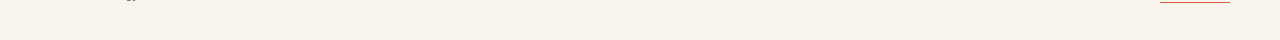
==== commit 9e4d92bc: "Update timeline and awards section in index.html Removed outdated Research Associate entry and updat" ====
--- a/index.html
+++ b/index.html
@@ -113,18 +113,12 @@
             <h3>Postdoctoral Fellow</h3>
             <p>The Hong Kong Polytechnic University, Hong Kong SAR, China</p>
           </article>
-          <article>
-            <p class="timeline-date">Sep. 2025 - Oct. 2025</p>
-            <h3>Research Associate</h3>
-            <p>The Hong Kong Polytechnic University, Hong Kong SAR, China</p>
-          </article>
         </div>
       </section>
 
       <section class="section highlights" aria-labelledby="recognition-heading">
         <div>
-          <p class="eyebrow">Recognition</p>
-          <h2 id="recognition-heading">Recent awards</h2>
+          <h2 id="recognition-heading">Awards</h2>
         </div>
         <ul>
           <li><span>2026</span> <a href="https://www.gerad.ca/en/posts/1336" target="_blank" rel="noreferrer">GERAD Postdoctoral Fellowship Competition 2026-2027</a></li>
--- a/site.css
+++ b/site.css
@@ -56,7 +56,7 @@
 .intro { display: grid; grid-template-columns: minmax(270px, 390px) minmax(0, 1fr); gap: clamp(42px, 7vw, 98px); padding: 82px 0 88px; align-items: center; }
 .eyebrow { margin: 0 0 14px; color: var(--sea); font-size: 12px; font-weight: 700; letter-spacing: .09em; text-transform: uppercase; }
 h1, h2, h3, p { margin-top: 0; }
-h1 { max-width: 720px; margin-bottom: 20px; font-size: clamp(50px, 7vw, 88px); line-height: .96; font-weight: 400; letter-spacing: 0; }
+h1 { max-width: 720px; margin-bottom: 40px; font-size: clamp(50px, 7vw, 88px); line-height: .96; font-weight: 400; letter-spacing: 0; }
 .role { margin-bottom: 32px; color: var(--muted); font-size: 15px; }
 .lede { max-width: 610px; margin-bottom: 30px; font-size: clamp(21px, 2.2vw, 27px); line-height: 1.38; }
 .contact-line { display: flex; flex-wrap: wrap; gap: 10px 23px; font-size: 14px; }
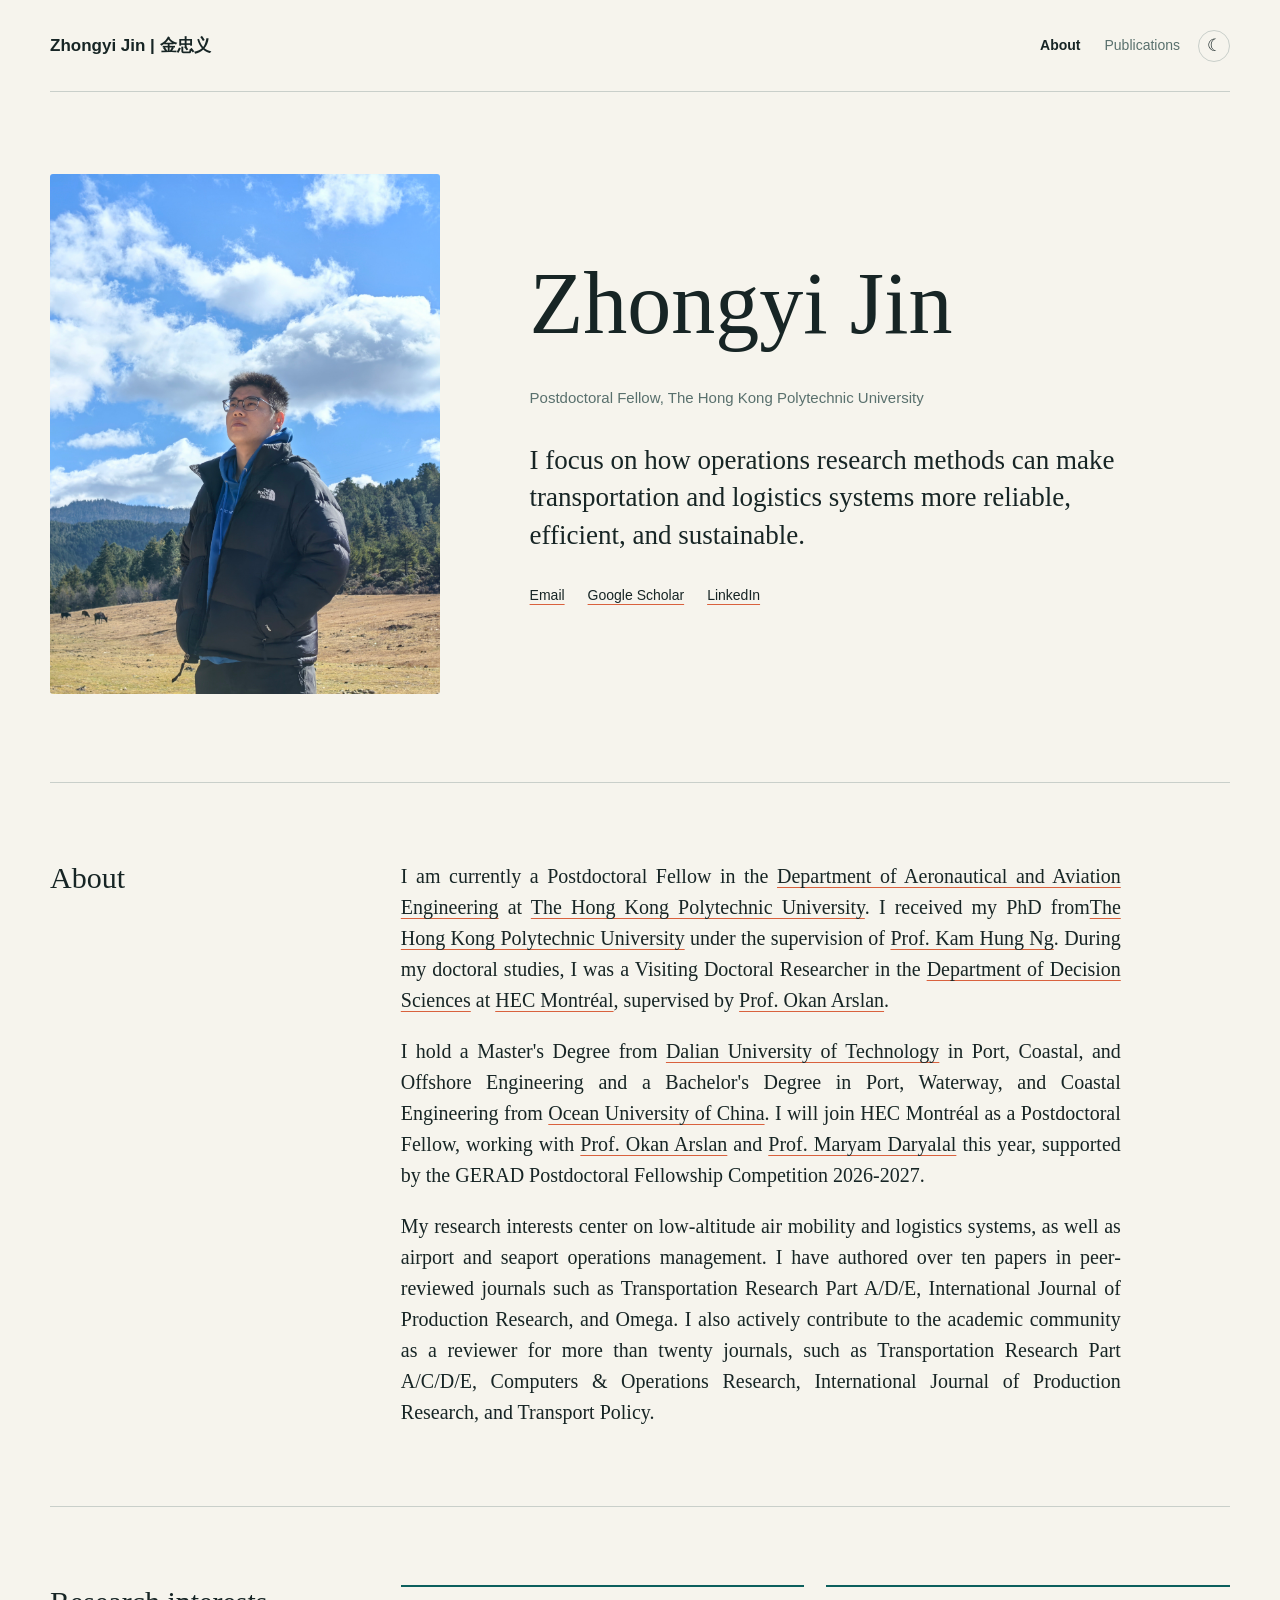
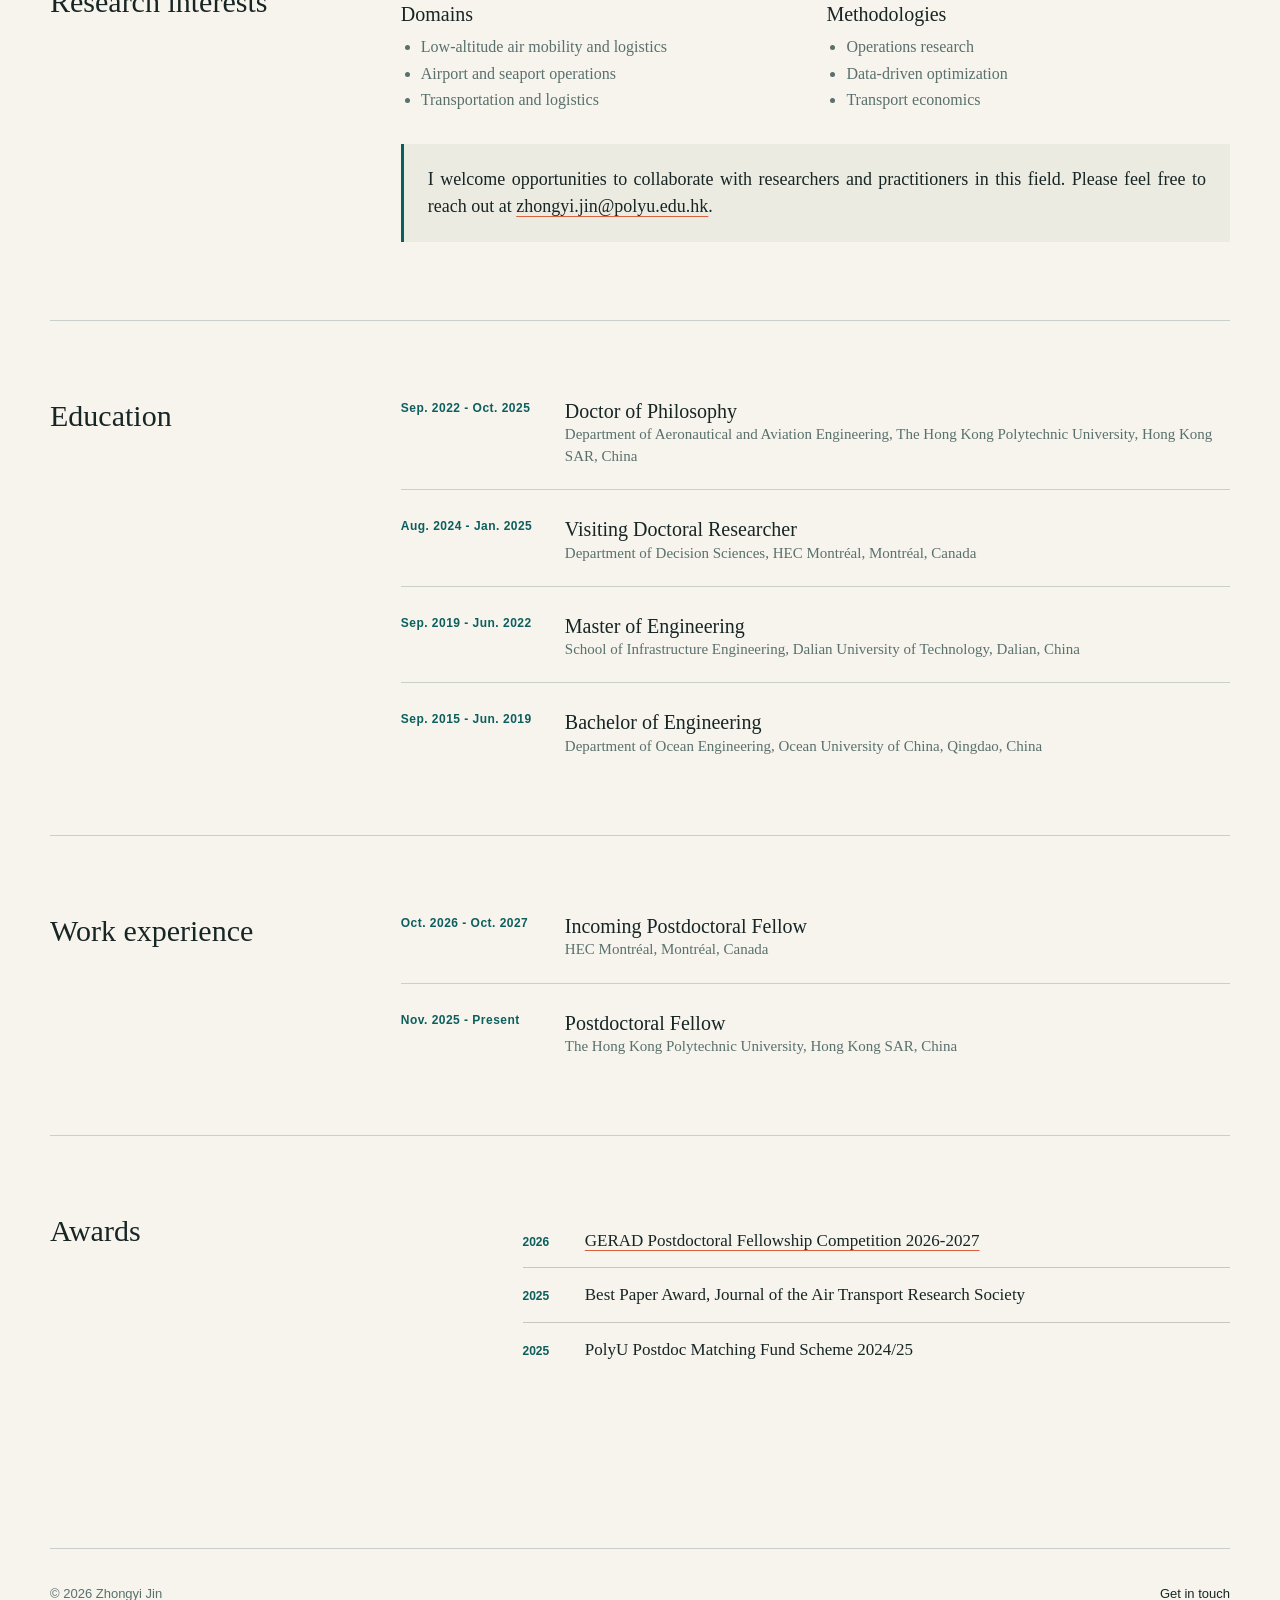
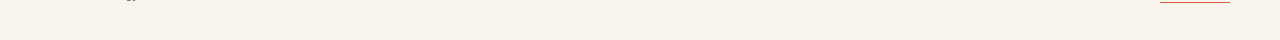
==== commit 8fd9ce6b: "Update index.html" ====
--- a/index.html
+++ b/index.html
@@ -41,7 +41,7 @@
         </div>
         <div class="section-content prose">
           <p>I am currently a Postdoctoral Fellow in the <a href="https://www.polyu.edu.hk/en/aae/" target="_blank" rel="noreferrer">Department of Aeronautical and Aviation Engineering</a> at <a href="https://www.polyu.edu.hk/en/" target="_blank" rel="noreferrer">The Hong Kong Polytechnic University</a>. I received my PhD from<a href="https://www.polyu.edu.hk/en/" target="_blank" rel="noreferrer">The Hong Kong Polytechnic University</a> under the supervision of <a href="https://www.polyu.edu.hk/aae/people/academic-staff/dr-ng-kam-hung/" target="_blank" rel="noreferrer">Prof. Kam Hung Ng</a>. During my doctoral studies, I was a Visiting Doctoral Researcher in the <a href="https://www.hec.ca/en/decision-sciences/" target="_blank" rel="noreferrer">Department of Decision Sciences</a> at <a href="https://www.hec.ca/en/" target="_blank" rel="noreferrer">HEC Montréal</a>, supervised by <a href="https://www.hec.ca/en/profs/okan-arslan" target="_blank" rel="noreferrer">Prof. Okan Arslan</a>.</p>
-          <p>I hold a Master's Degree from <a href="https://en.dlut.edu.cn/" target="_blank" rel="noreferrer">Dalian University of Technology</a> in Port, Coastal, and Offshore Engineering and a Bachelor's Degree in Port, Waterway, and Coastal Engineering from <a href="http://eweb.ouc.edu.cn/" target="_blank" rel="noreferrer">Ocean University of China</a>. In October 2026, I will join HEC Montréal as a Postdoctoral Fellow, working with <a href="https://www.hec.ca/en/profs/okan-arslan">Prof. Okan Arslan</a> and <a href="https://www.hec.ca/en/profs/maryam-daryalal" target="_blank" rel="noreferrer">Prof. Maryam Daryalal</a>, supported by the GERAD Postdoctoral Fellowship Competition 2026-2027.</p>
+          <p>I hold a Master's Degree from <a href="https://en.dlut.edu.cn/" target="_blank" rel="noreferrer">Dalian University of Technology</a> in Port, Coastal, and Offshore Engineering and a Bachelor's Degree in Port, Waterway, and Coastal Engineering from <a href="http://eweb.ouc.edu.cn/" target="_blank" rel="noreferrer">Ocean University of China</a>. I will join HEC Montréal as a Postdoctoral Fellow, working with <a href="https://www.hec.ca/en/profs/okan-arslan">Prof. Okan Arslan</a> and <a href="https://www.hec.ca/en/profs/maryam-daryalal" target="_blank" rel="noreferrer">Prof. Maryam Daryalal</a> this year, supported by the GERAD Postdoctoral Fellowship Competition 2026-2027.</p>
           <p>My research interests center on low-altitude air mobility and logistics systems, as well as airport and seaport operations management. I have authored over ten papers in peer-reviewed journals such as Transportation Research Part A/D/E, International Journal of Production Research, and Omega. I also actively contribute to the academic community as a reviewer for more than twenty journals, such as Transportation Research Part A/C/D/E, Computers &amp; Operations Research, International Journal of Production Research, and Transport Policy.  </p></div>
       </section>
 
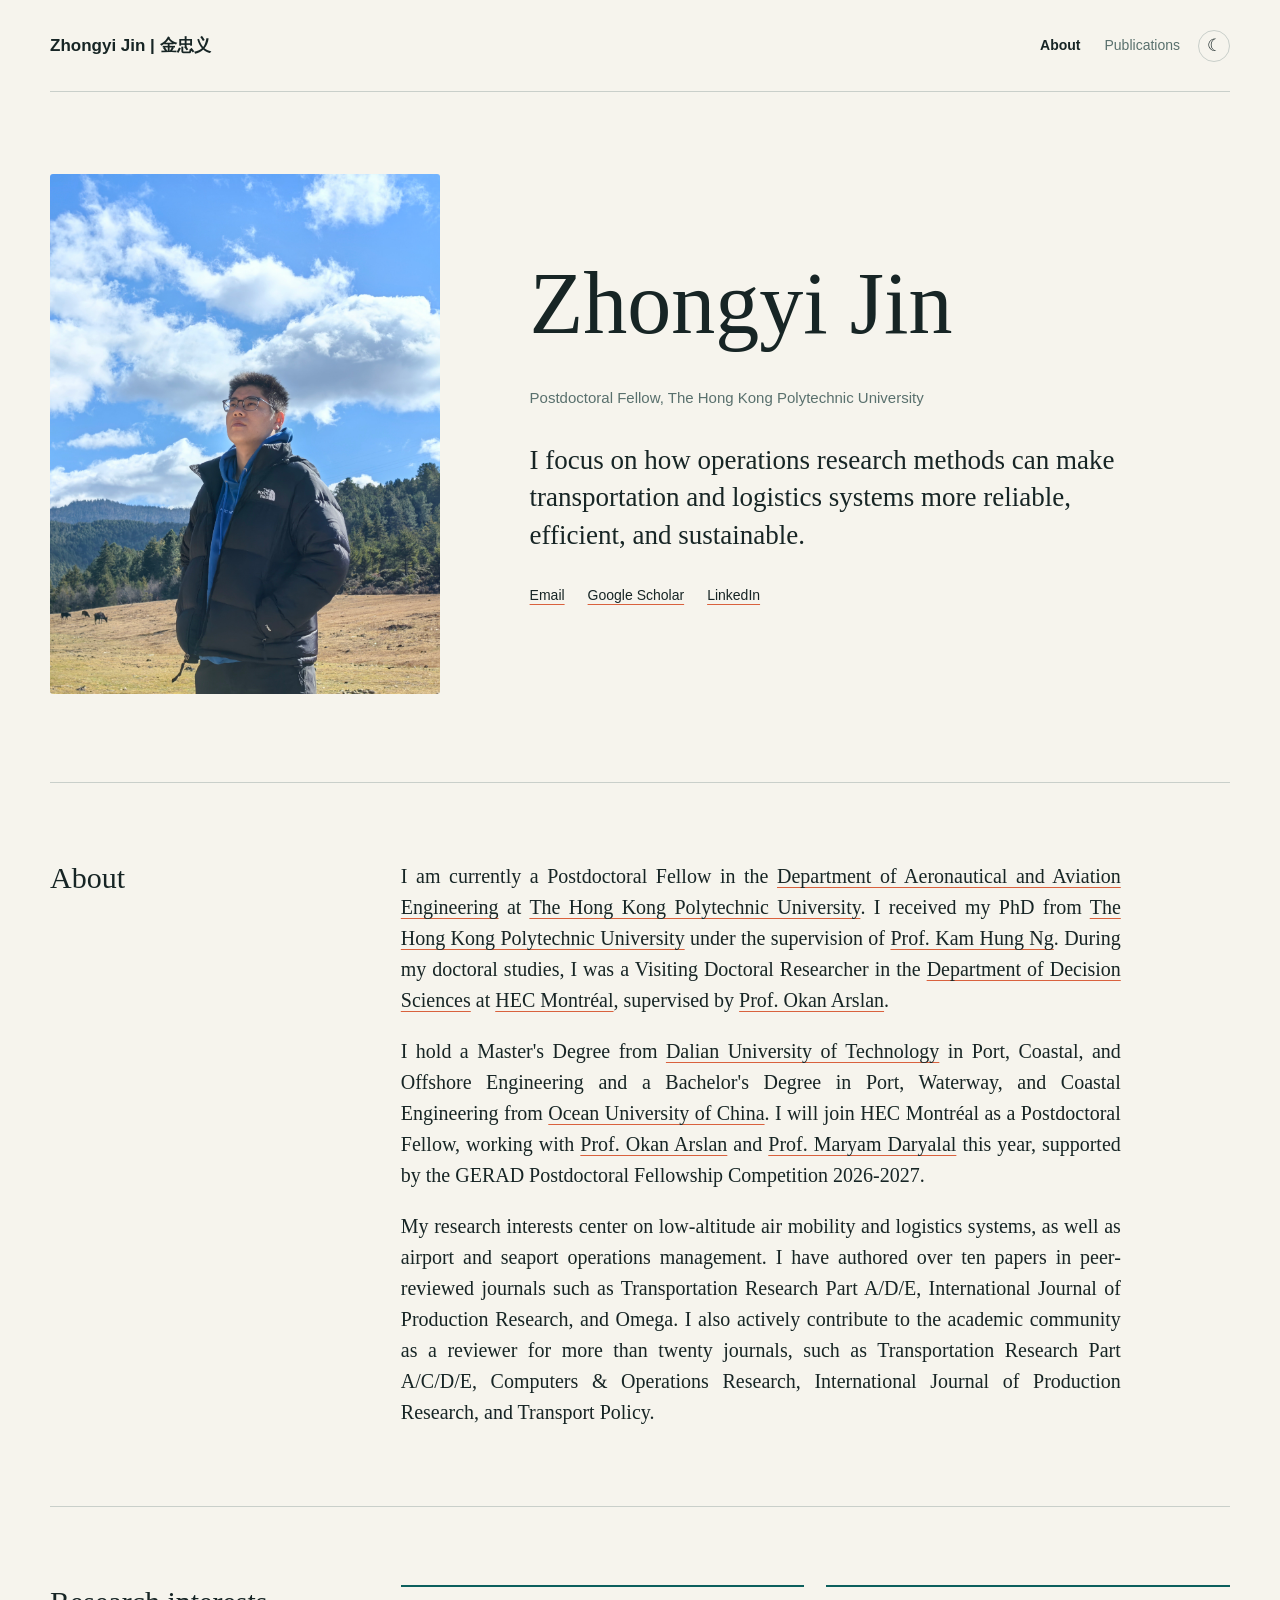
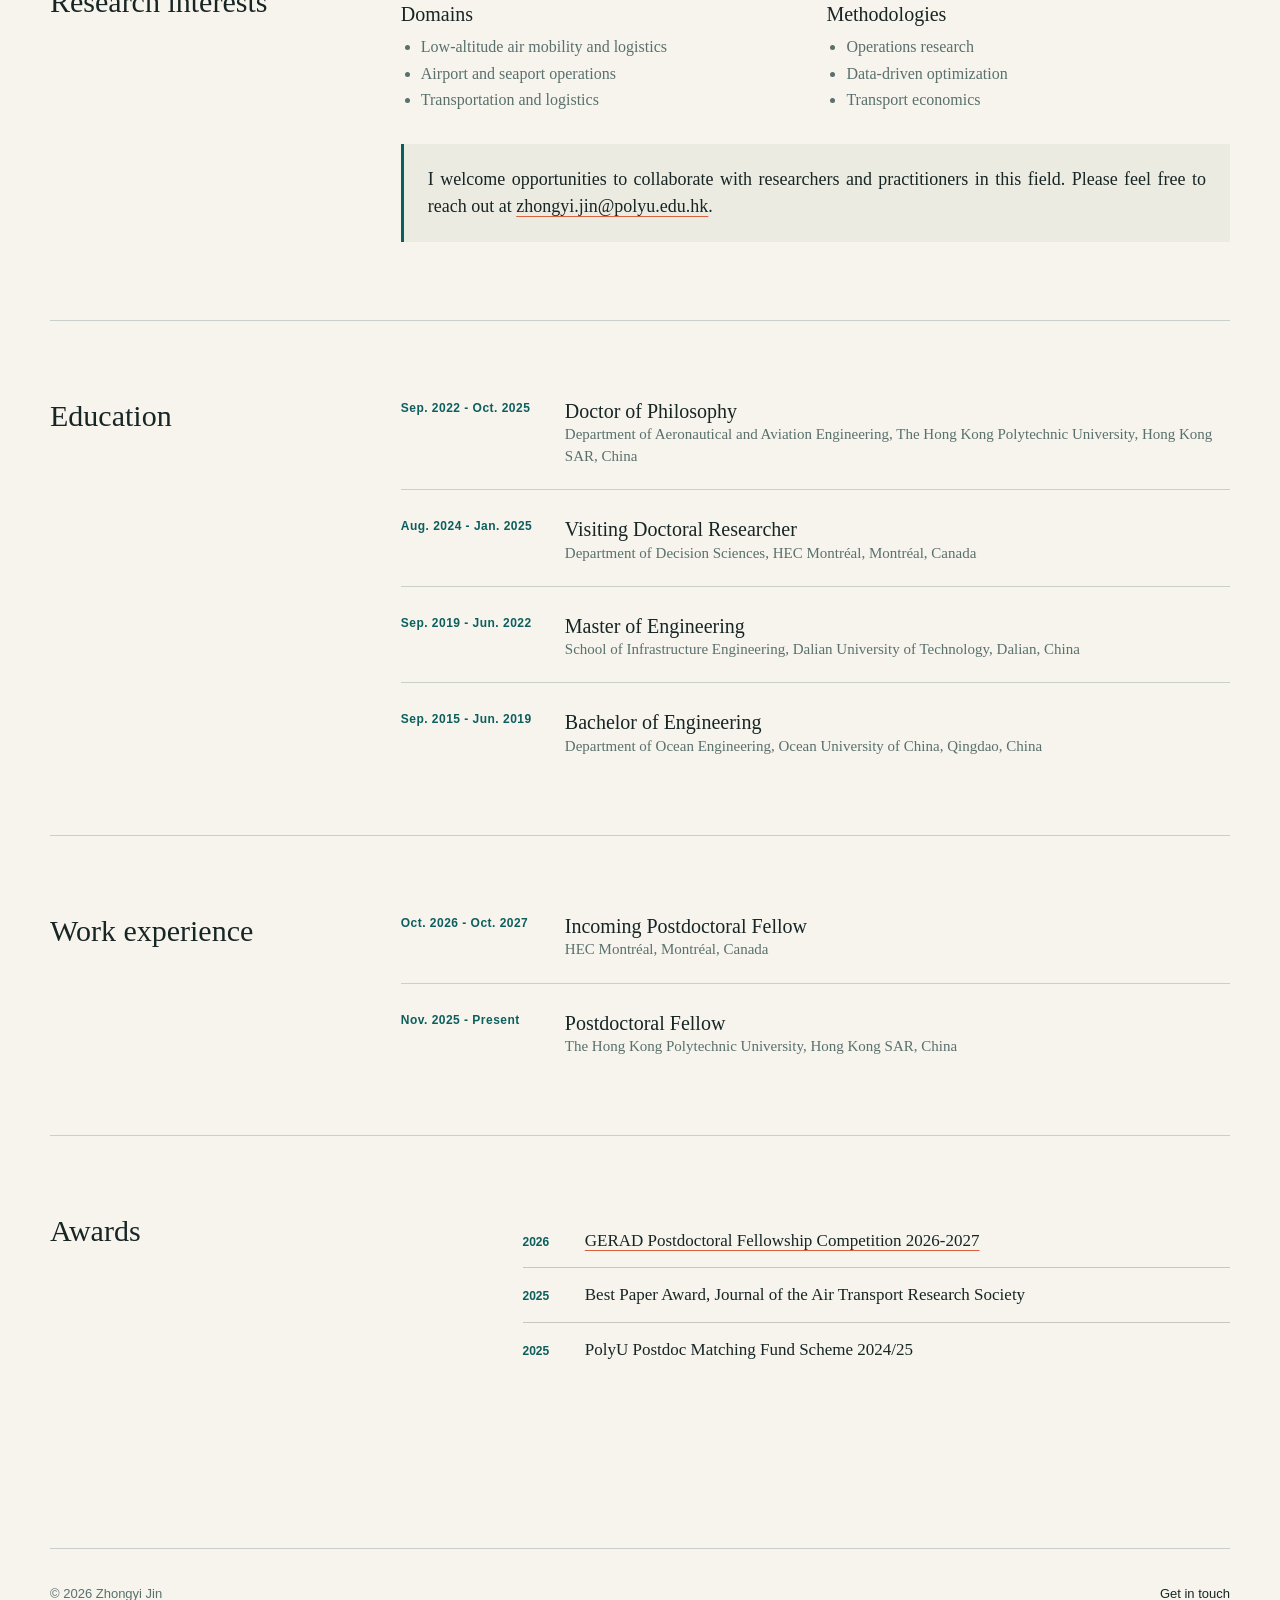
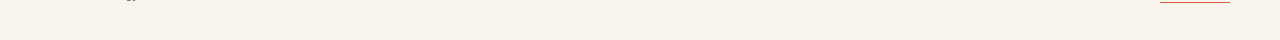
==== commit a47a7419: "Update About section with current academic details" ====
--- a/index.html
+++ b/index.html
@@ -40,7 +40,7 @@
           <h2 id="about-heading">About</h2>
         </div>
         <div class="section-content prose">
-          <p>I am currently a Postdoctoral Fellow in the <a href="https://www.polyu.edu.hk/en/aae/" target="_blank" rel="noreferrer">Department of Aeronautical and Aviation Engineering</a> at <a href="https://www.polyu.edu.hk/en/" target="_blank" rel="noreferrer">The Hong Kong Polytechnic University</a>. I received my PhD from<a href="https://www.polyu.edu.hk/en/" target="_blank" rel="noreferrer">The Hong Kong Polytechnic University</a> under the supervision of <a href="https://www.polyu.edu.hk/aae/people/academic-staff/dr-ng-kam-hung/" target="_blank" rel="noreferrer">Prof. Kam Hung Ng</a>. During my doctoral studies, I was a Visiting Doctoral Researcher in the <a href="https://www.hec.ca/en/decision-sciences/" target="_blank" rel="noreferrer">Department of Decision Sciences</a> at <a href="https://www.hec.ca/en/" target="_blank" rel="noreferrer">HEC Montréal</a>, supervised by <a href="https://www.hec.ca/en/profs/okan-arslan" target="_blank" rel="noreferrer">Prof. Okan Arslan</a>.</p>
+          <p>I am currently a Postdoctoral Fellow in the <a href="https://www.polyu.edu.hk/en/aae/" target="_blank" rel="noreferrer">Department of Aeronautical and Aviation Engineering</a> at <a href="https://www.polyu.edu.hk/en/" target="_blank" rel="noreferrer">The Hong Kong Polytechnic University</a>. I received my PhD from <a href="https://www.polyu.edu.hk/en/" target="_blank" rel="noreferrer">The Hong Kong Polytechnic University</a> under the supervision of <a href="https://www.polyu.edu.hk/aae/people/academic-staff/dr-ng-kam-hung/" target="_blank" rel="noreferrer">Prof. Kam Hung Ng</a>. During my doctoral studies, I was a Visiting Doctoral Researcher in the <a href="https://www.hec.ca/en/decision-sciences/" target="_blank" rel="noreferrer">Department of Decision Sciences</a> at <a href="https://www.hec.ca/en/" target="_blank" rel="noreferrer">HEC Montréal</a>, supervised by <a href="https://www.hec.ca/en/profs/okan-arslan" target="_blank" rel="noreferrer">Prof. Okan Arslan</a>.</p>
           <p>I hold a Master's Degree from <a href="https://en.dlut.edu.cn/" target="_blank" rel="noreferrer">Dalian University of Technology</a> in Port, Coastal, and Offshore Engineering and a Bachelor's Degree in Port, Waterway, and Coastal Engineering from <a href="http://eweb.ouc.edu.cn/" target="_blank" rel="noreferrer">Ocean University of China</a>. I will join HEC Montréal as a Postdoctoral Fellow, working with <a href="https://www.hec.ca/en/profs/okan-arslan">Prof. Okan Arslan</a> and <a href="https://www.hec.ca/en/profs/maryam-daryalal" target="_blank" rel="noreferrer">Prof. Maryam Daryalal</a> this year, supported by the GERAD Postdoctoral Fellowship Competition 2026-2027.</p>
           <p>My research interests center on low-altitude air mobility and logistics systems, as well as airport and seaport operations management. I have authored over ten papers in peer-reviewed journals such as Transportation Research Part A/D/E, International Journal of Production Research, and Omega. I also actively contribute to the academic community as a reviewer for more than twenty journals, such as Transportation Research Part A/C/D/E, Computers &amp; Operations Research, International Journal of Production Research, and Transport Policy.  </p></div>
       </section>
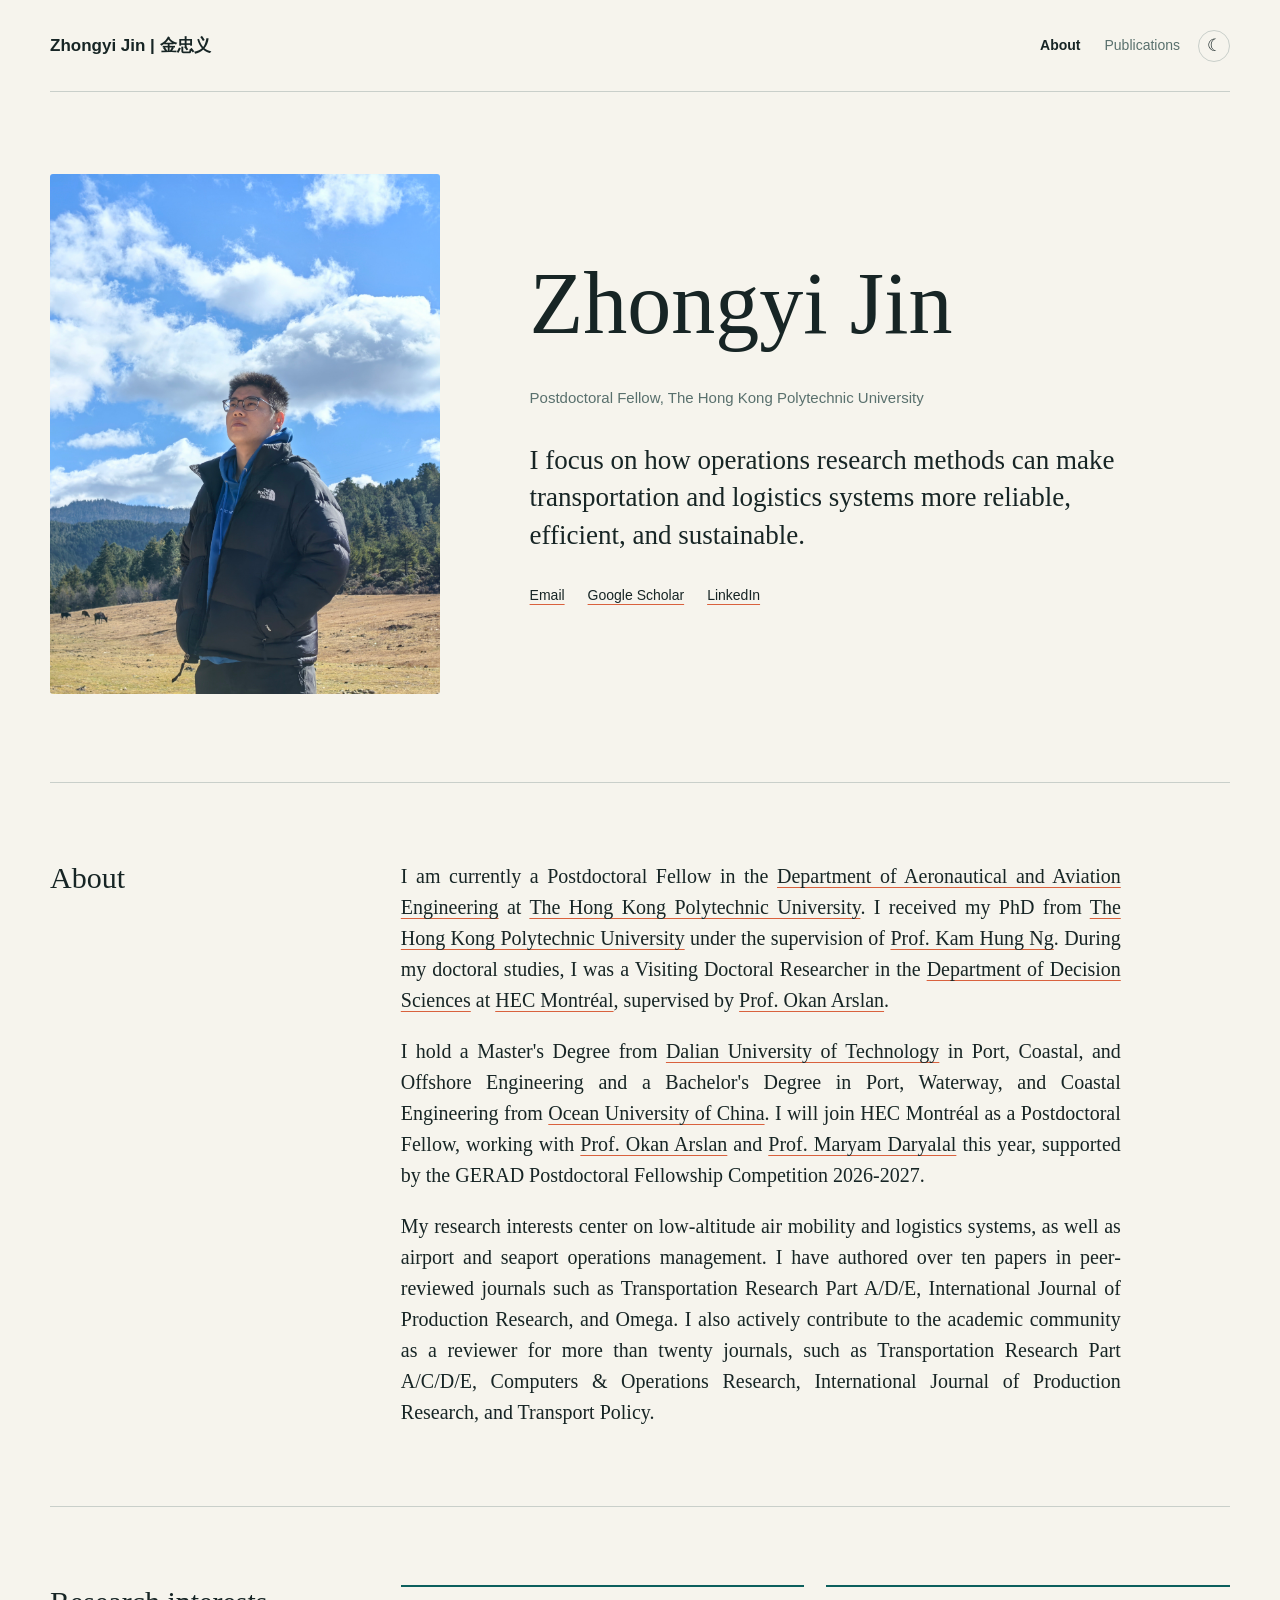
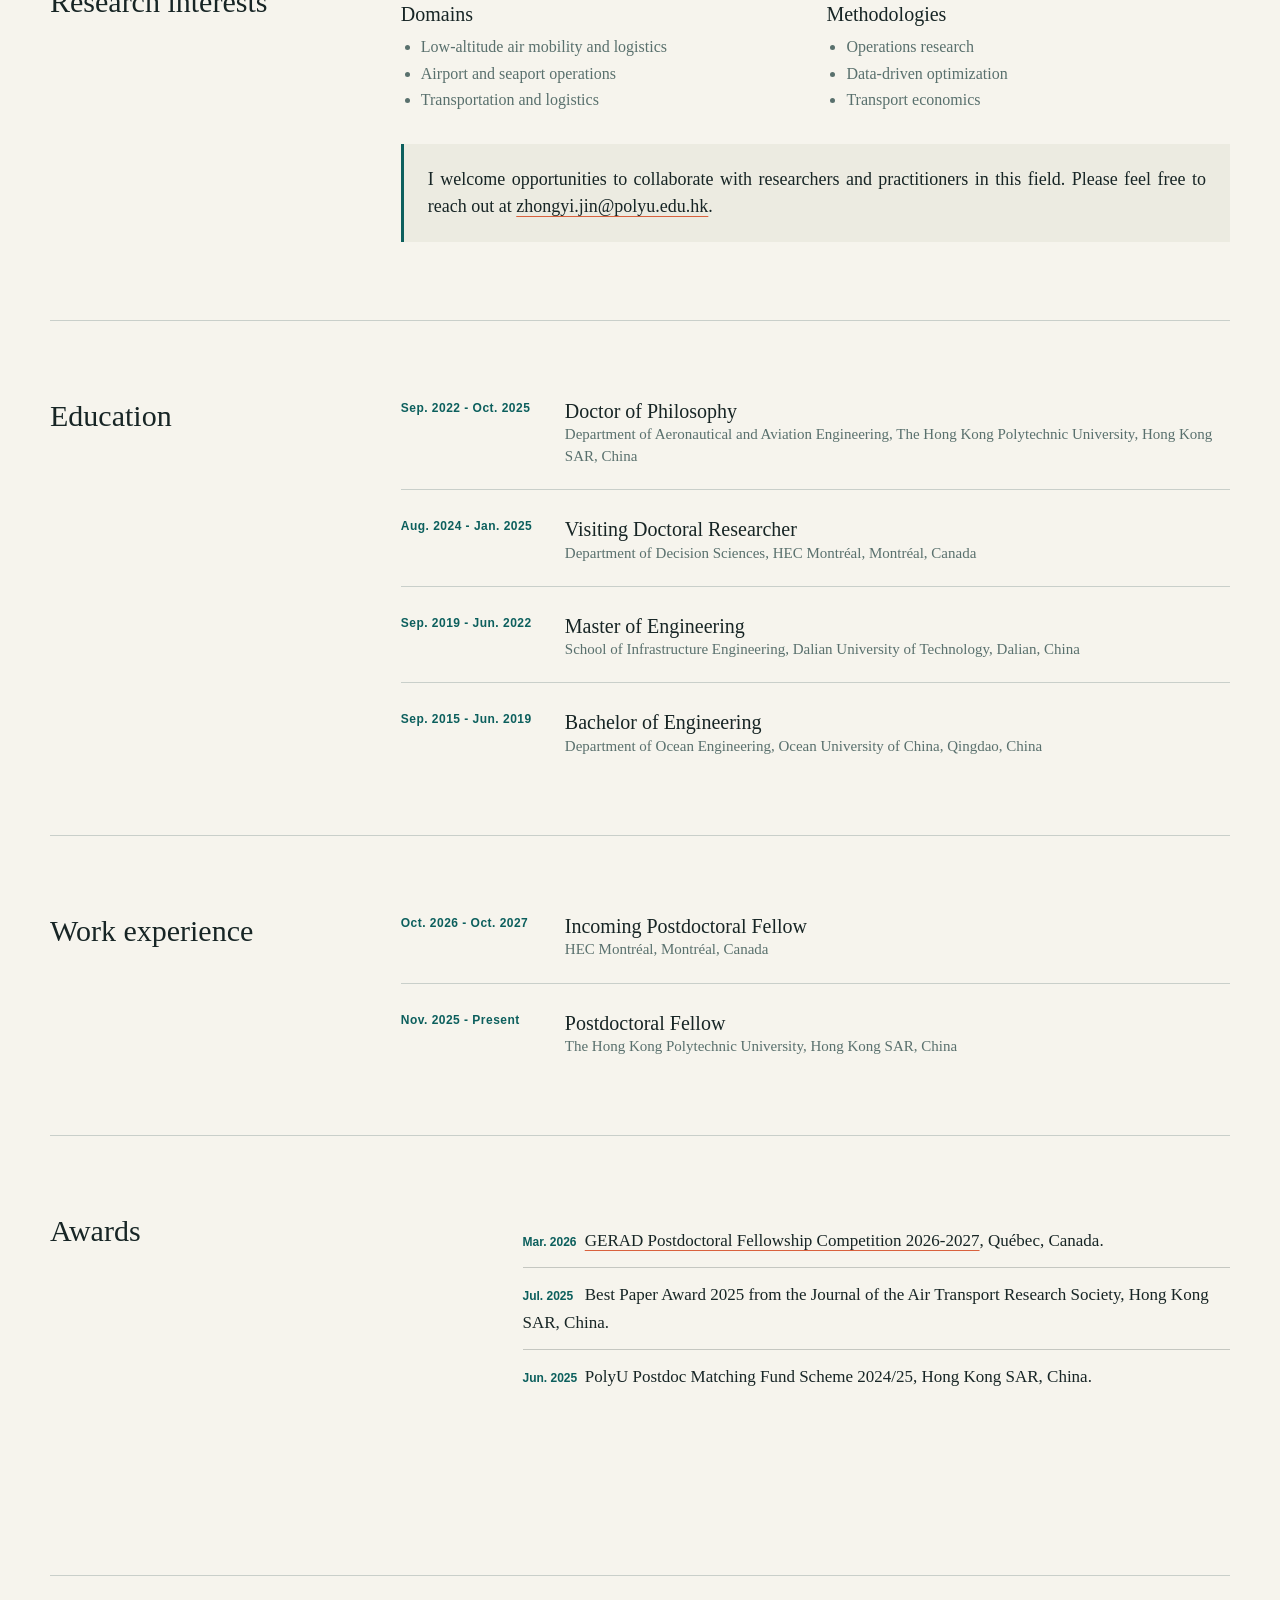
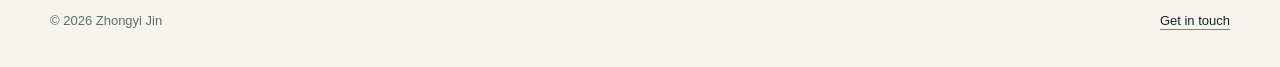
==== commit 36f0d46e: "Update awards section with new details" ====
--- a/index.html
+++ b/index.html
@@ -121,9 +121,9 @@
           <h2 id="recognition-heading">Awards</h2>
         </div>
         <ul>
-          <li><span>2026</span> <a href="https://www.gerad.ca/en/posts/1336" target="_blank" rel="noreferrer">GERAD Postdoctoral Fellowship Competition 2026-2027</a></li>
-          <li><span>2025</span> Best Paper Award, Journal of the Air Transport Research Society</li>
-          <li><span>2025</span> PolyU Postdoc Matching Fund Scheme 2024/25</li>
+          <li><span>Mar. 2026</span> <a href="https://www.gerad.ca/en/posts/1336" target="_blank" rel="noreferrer">GERAD Postdoctoral Fellowship Competition 2026-2027</a>, Qu&eacute;bec, Canada.</li>
+          <li><span>Jul. 2025</span> Best Paper Award 2025 from the Journal of the Air Transport Research Society, Hong Kong SAR, China.</li>
+          <li><span>Jun. 2025</span> PolyU Postdoc Matching Fund Scheme 2024/25, Hong Kong SAR, China.</li>
         </ul>
       </section>
     </main>
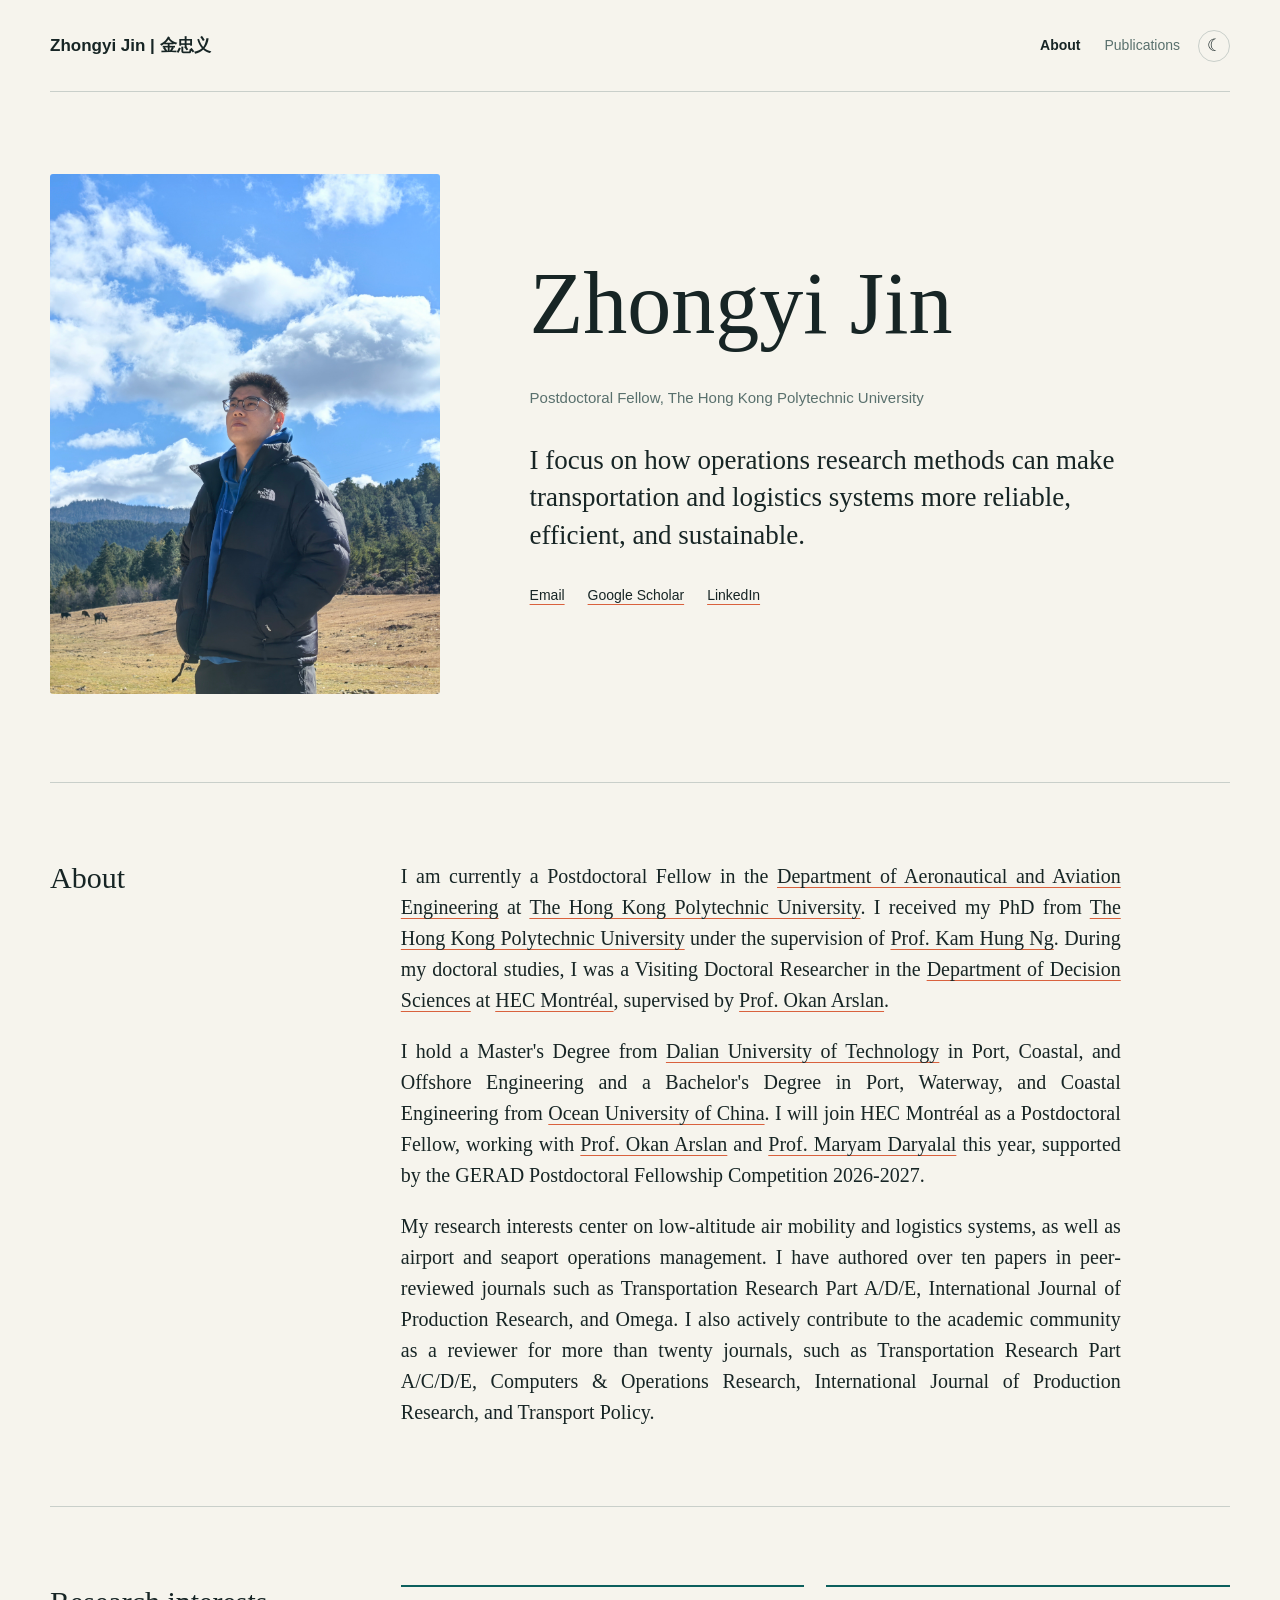
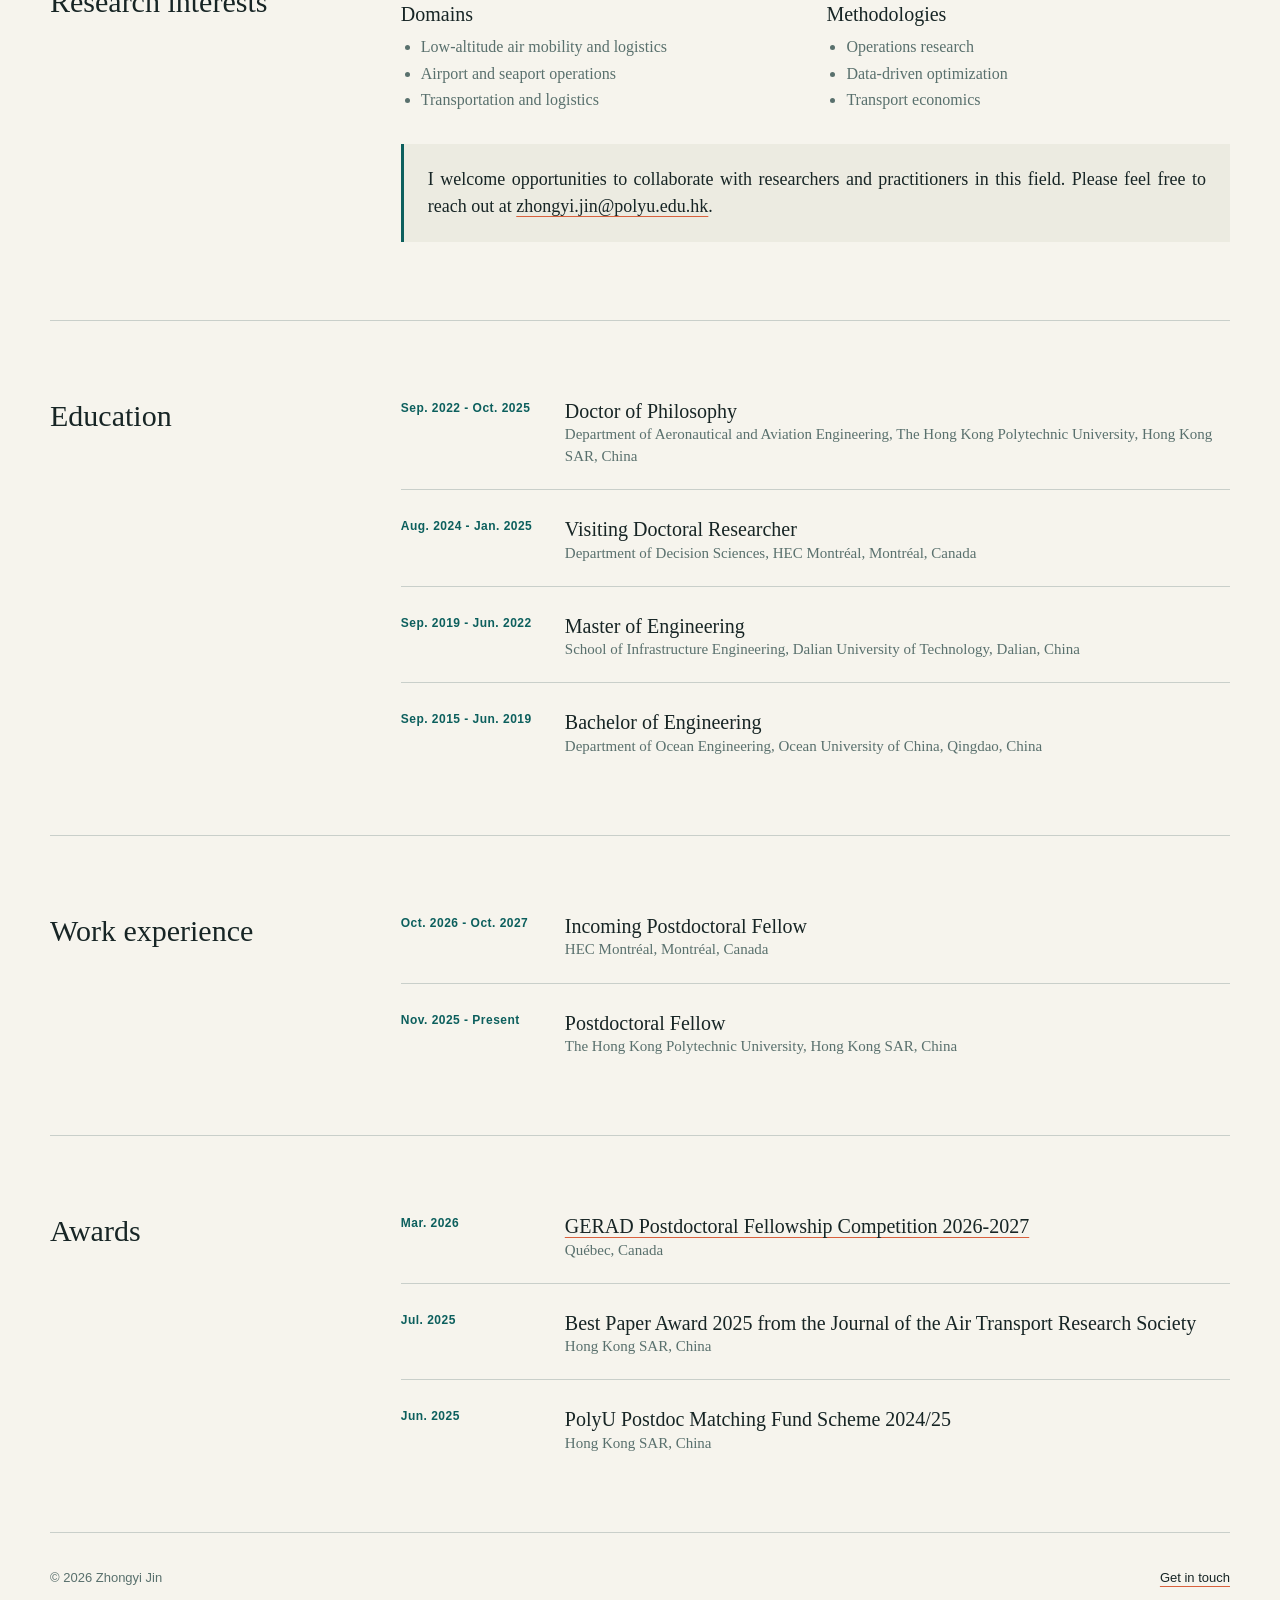
==== commit 472f7480: "Refactor awards section into timeline format" ====
--- a/index.html
+++ b/index.html
@@ -116,15 +116,27 @@
         </div>
       </section>
 
-      <section class="section highlights" aria-labelledby="recognition-heading">
-        <div>
+      <section class="section split-section" aria-labelledby="recognition-heading">
+        <div class="section-label">
           <h2 id="recognition-heading">Awards</h2>
         </div>
-        <ul>
-          <li><span>Mar. 2026</span> <a href="https://www.gerad.ca/en/posts/1336" target="_blank" rel="noreferrer">GERAD Postdoctoral Fellowship Competition 2026-2027</a>, Qu&eacute;bec, Canada.</li>
-          <li><span>Jul. 2025</span> Best Paper Award 2025 from the Journal of the Air Transport Research Society, Hong Kong SAR, China.</li>
-          <li><span>Jun. 2025</span> PolyU Postdoc Matching Fund Scheme 2024/25, Hong Kong SAR, China.</li>
-        </ul>
+        <div class="section-content timeline">
+          <article>
+            <p class="timeline-date">Mar. 2026</p>
+            <h3><a href="https://www.gerad.ca/en/posts/1336" target="_blank" rel="noreferrer">GERAD Postdoctoral Fellowship Competition 2026-2027</a></h3>
+            <p>Qu&eacute;bec, Canada</p>
+          </article>
+          <article>
+            <p class="timeline-date">Jul. 2025</p>
+            <h3>Best Paper Award 2025 from the Journal of the Air Transport Research Society</h3>
+            <p>Hong Kong SAR, China</p>
+          </article>
+          <article>
+            <p class="timeline-date">Jun. 2025</p>
+            <h3>PolyU Postdoc Matching Fund Scheme 2024/25</h3>
+            <p>Hong Kong SAR, China</p>
+          </article>
+        </div>
       </section>
     </main>
 
